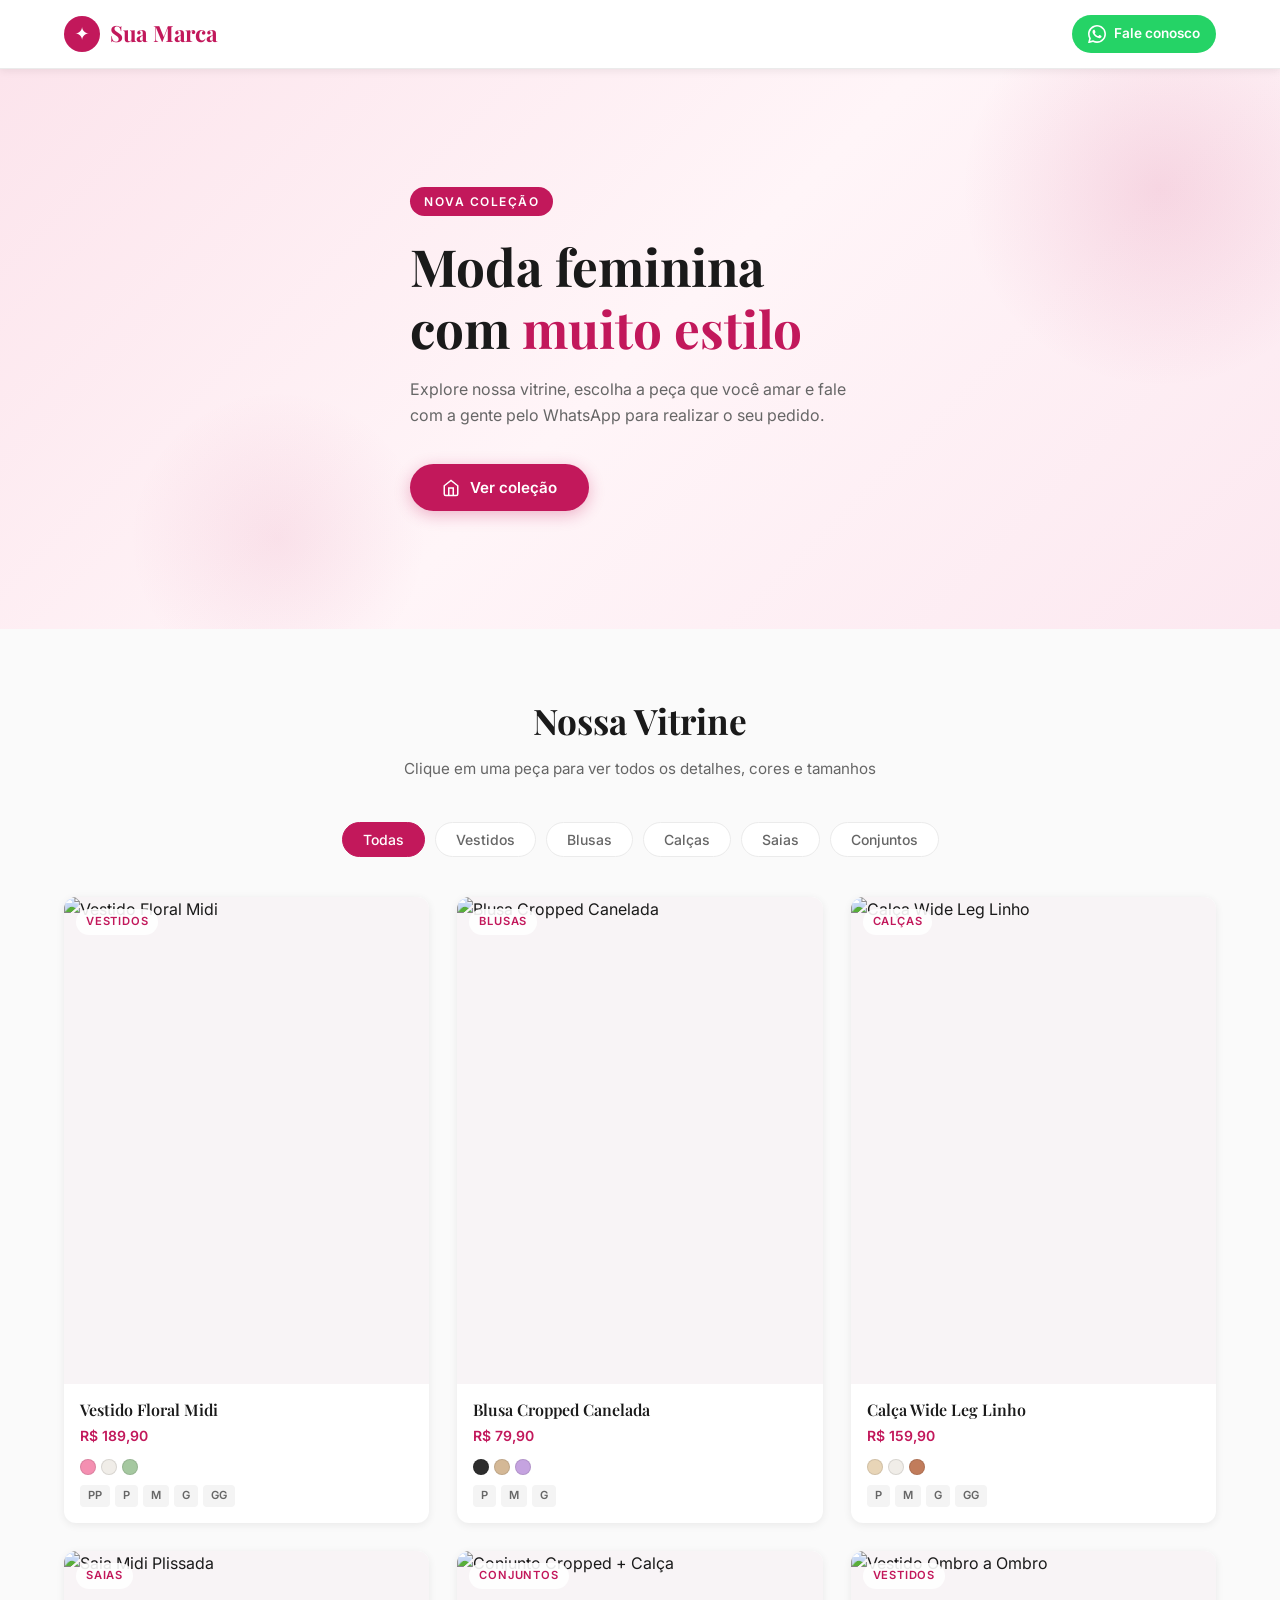
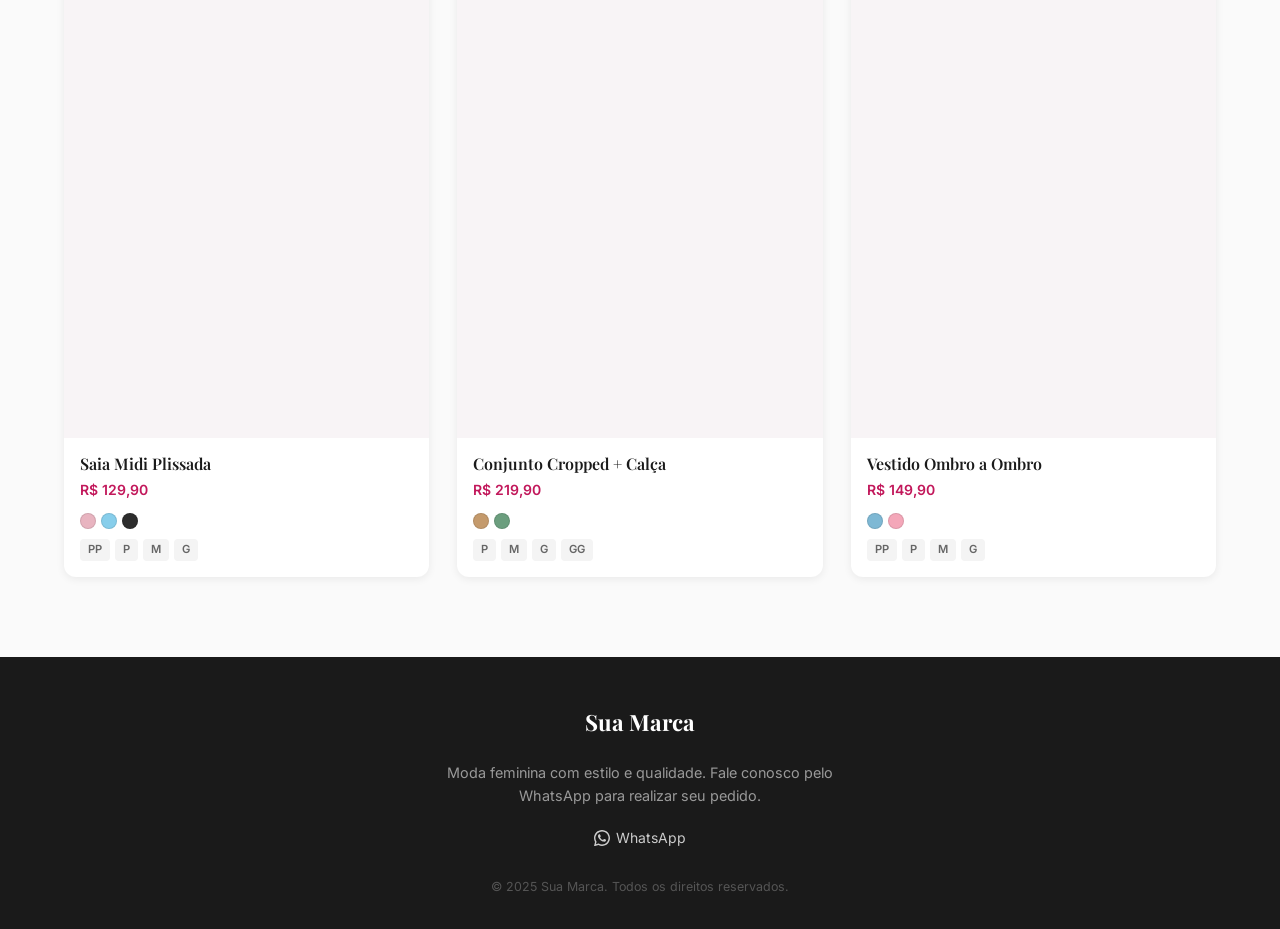
==== index.html @ 4543c4f3 "feat: painel administrativo com login, gestao de produtos e configuracoes do site - admin.html: pain" ====
<!DOCTYPE html>
<html lang="pt-BR">
<head>
  <meta charset="UTF-8">
  <meta name="viewport" content="width=device-width, initial-scale=1.0">
  <title data-brand>Sua Marca</title>
  <meta name="description" content="Vitrine de roupas femininas. Veja nossas peças, cores e tamanhos disponíveis.">
  <link rel="stylesheet" href="css/style.css">
</head>
<body>

  <!-- ==================== HEADER ==================== -->
  <header class="site-header">
    <div class="container header-inner">

      <a href="#" class="brand-logo" aria-label="Início">
        <div class="brand-icon" aria-hidden="true">✦</div>
        <span class="brand-name" data-brand>Sua Marca</span>
      </a>

      <a href="#"
         data-whatsapp-contato
         class="header-whatsapp"
         target="_blank"
         rel="noopener noreferrer"
         aria-label="Fale conosco pelo WhatsApp">
        <svg viewBox="0 0 24 24" fill="currentColor" aria-hidden="true">
          <path d="M17.472 14.382c-.297-.149-1.758-.867-2.03-.967-.273-.099-.471-.148-.67.15-.197.297-.767.966-.94 1.164-.173.199-.347.223-.644.075-.297-.15-1.255-.463-2.39-1.475-.883-.788-1.48-1.761-1.653-2.059-.173-.297-.018-.458.13-.606.134-.133.298-.347.446-.52.149-.174.198-.298.298-.497.099-.198.05-.371-.025-.52-.075-.149-.669-1.612-.916-2.207-.242-.579-.487-.5-.669-.51-.173-.008-.371-.01-.57-.01-.198 0-.52.074-.792.372-.272.297-1.04 1.016-1.04 2.479 0 1.462 1.065 2.875 1.213 3.074.149.198 2.096 3.2 5.077 4.487.709.306 1.262.489 1.694.625.712.227 1.36.195 1.871.118.571-.085 1.758-.719 2.006-1.413.248-.694.248-1.289.173-1.413-.074-.124-.272-.198-.57-.347z"/>
          <path d="M12 0C5.373 0 0 5.373 0 12c0 2.127.558 4.122 1.532 5.854L.057 23.886c-.063.252.179.487.43.418l6.188-1.625A11.94 11.94 0 0012 24c6.627 0 12-5.373 12-12S18.627 0 12 0zm0 21.818a9.818 9.818 0 01-5.028-1.381l-.36-.214-3.725.977.994-3.634-.235-.373A9.818 9.818 0 1112 21.818z"/>
        </svg>
        <span>Fale conosco</span>
      </a>

    </div>
  </header>

  <!-- ==================== HERO ==================== -->
  <section class="hero" aria-labelledby="hero-titulo">
    <div class="container hero-content">
      <span class="hero-tag" id="hero-tag">Nova Coleção</span>
      <h1 class="hero-title" id="hero-titulo">
        Moda feminina<br>com <span>muito estilo</span>
      </h1>
      <p class="hero-subtitle" id="hero-subtitle">
        Explore nossa vitrine, escolha a peça que você amar e fale com a gente pelo WhatsApp para realizar o seu pedido.
      </p>
      <button id="btn-ver-colecao" class="btn-hero" aria-label="Ir para o catálogo de produtos">
        <svg viewBox="0 0 24 24" fill="none" stroke="currentColor" stroke-width="2" aria-hidden="true">
          <path d="M3 9l9-7 9 7v11a2 2 0 01-2 2H5a2 2 0 01-2-2z"/>
          <polyline points="9 22 9 12 15 12 15 22"/>
        </svg>
        Ver coleção
      </button>
    </div>
  </section>

  <!-- ==================== CATÁLOGO ==================== -->
  <main id="catalogo">
    <section class="catalogo">
      <div class="container">

        <div class="catalogo-header">
          <h2 class="section-title" id="catalog-title">Nossa Vitrine</h2>
          <p class="section-subtitle" id="catalog-subtitle">Clique em uma peça para ver todos os detalhes, cores e tamanhos</p>
        </div>

        <nav id="filtros" class="filtros" aria-label="Filtrar por categoria">
          <!-- Populado via JS -->
        </nav>

        <div id="grade-produtos"
             class="grade-produtos"
             role="list"
             aria-live="polite"
             aria-label="Produtos da vitrine">
          <!-- Populado via JS -->
        </div>

      </div>
    </section>
  </main>

  <!-- ==================== MODAL ==================== -->
  <div id="modal"
       class="modal-overlay"
       role="dialog"
       aria-modal="true"
       aria-labelledby="modal-nome"
       aria-hidden="true">

    <div class="modal-caixa">

      <!-- Galeria -->
      <div class="modal-galeria">
        <img id="modal-foto-principal"
             class="modal-foto-principal"
             src=""
             alt="">
        <div id="modal-thumbs" class="modal-thumbs" role="list" aria-label="Fotos do produto">
          <!-- Populado via JS -->
        </div>
      </div>

      <!-- Informações -->
      <div class="modal-conteudo">

        <button id="modal-fechar"
                class="modal-fechar"
                aria-label="Fechar detalhes do produto">×</button>

        <p id="modal-categoria" class="modal-categoria"></p>
        <h2 id="modal-nome" class="modal-nome"></h2>
        <p id="modal-preco" class="modal-preco"></p>
        <p id="modal-descricao" class="modal-descricao"></p>

        <!-- Cores -->
        <p class="modal-secao-titulo">Cores disponíveis</p>
        <div id="modal-cores" class="modal-cores" role="group" aria-label="Selecionar cor">
          <!-- Populado via JS -->
        </div>

        <!-- Tamanhos -->
        <p class="modal-secao-titulo">Tamanhos disponíveis</p>
        <div id="modal-tamanhos" class="modal-tamanhos" role="group" aria-label="Selecionar tamanho">
          <!-- Populado via JS -->
        </div>

        <!-- WhatsApp CTA -->
        <a id="modal-btn-whatsapp"
           href="#"
           class="btn-whatsapp-modal"
           target="_blank"
           rel="noopener noreferrer"
           aria-label="Fazer pedido pelo WhatsApp">
          <svg viewBox="0 0 24 24" fill="currentColor" aria-hidden="true">
            <path d="M17.472 14.382c-.297-.149-1.758-.867-2.03-.967-.273-.099-.471-.148-.67.15-.197.297-.767.966-.94 1.164-.173.199-.347.223-.644.075-.297-.15-1.255-.463-2.39-1.475-.883-.788-1.48-1.761-1.653-2.059-.173-.297-.018-.458.13-.606.134-.133.298-.347.446-.52.149-.174.198-.298.298-.497.099-.198.05-.371-.025-.52-.075-.149-.669-1.612-.916-2.207-.242-.579-.487-.5-.669-.51-.173-.008-.371-.01-.57-.01-.198 0-.52.074-.792.372-.272.297-1.04 1.016-1.04 2.479 0 1.462 1.065 2.875 1.213 3.074.149.198 2.096 3.2 5.077 4.487.709.306 1.262.489 1.694.625.712.227 1.36.195 1.871.118.571-.085 1.758-.719 2.006-1.413.248-.694.248-1.289.173-1.413-.074-.124-.272-.198-.57-.347z"/>
            <path d="M12 0C5.373 0 0 5.373 0 12c0 2.127.558 4.122 1.532 5.854L.057 23.886c-.063.252.179.487.43.418l6.188-1.625A11.94 11.94 0 0012 24c6.627 0 12-5.373 12-12S18.627 0 12 0zm0 21.818a9.818 9.818 0 01-5.028-1.381l-.36-.214-3.725.977.994-3.634-.235-.373A9.818 9.818 0 1112 21.818z"/>
          </svg>
          Quero esse! Falar no WhatsApp
        </a>

      </div>
    </div>
  </div>

  <!-- ==================== FOOTER ==================== -->
  <footer class="site-footer">
    <div class="container footer-inner">

      <p class="footer-brand" data-brand>Sua Marca</p>
      <p class="footer-frase" id="footer-frase">Moda feminina com estilo e qualidade. Fale conosco pelo WhatsApp para realizar seu pedido.</p>

      <div class="footer-links">
        <a href="#"
           data-whatsapp-contato
           class="footer-link"
           target="_blank"
           rel="noopener noreferrer"
           aria-label="Fale conosco pelo WhatsApp">
          <svg viewBox="0 0 24 24" fill="currentColor" aria-hidden="true">
            <path d="M17.472 14.382c-.297-.149-1.758-.867-2.03-.967-.273-.099-.471-.148-.67.15-.197.297-.767.966-.94 1.164-.173.199-.347.223-.644.075-.297-.15-1.255-.463-2.39-1.475-.883-.788-1.48-1.761-1.653-2.059-.173-.297-.018-.458.13-.606.134-.133.298-.347.446-.52.149-.174.198-.298.298-.497.099-.198.05-.371-.025-.52-.075-.149-.669-1.612-.916-2.207-.242-.579-.487-.5-.669-.51-.173-.008-.371-.01-.57-.01-.198 0-.52.074-.792.372-.272.297-1.04 1.016-1.04 2.479 0 1.462 1.065 2.875 1.213 3.074.149.198 2.096 3.2 5.077 4.487.709.306 1.262.489 1.694.625.712.227 1.36.195 1.871.118.571-.085 1.758-.719 2.006-1.413.248-.694.248-1.289.173-1.413-.074-.124-.272-.198-.57-.347z"/>
            <path d="M12 0C5.373 0 0 5.373 0 12c0 2.127.558 4.122 1.532 5.854L.057 23.886c-.063.252.179.487.43.418l6.188-1.625A11.94 11.94 0 0012 24c6.627 0 12-5.373 12-12S18.627 0 12 0zm0 21.818a9.818 9.818 0 01-5.028-1.381l-.36-.214-3.725.977.994-3.634-.235-.373A9.818 9.818 0 1112 21.818z"/>
          </svg>
          WhatsApp
        </a>
      </div>

      <p class="footer-copy">© 2025 <span data-brand>Sua Marca</span>. Todos os direitos reservados.</p>

    </div>
  </footer>

  <!-- Scripts -->
  <script src="js/products.js"></script>
  <script src="js/app.js"></script>

</body>
</html>
---- css/style.css ----
/* =========================================
   Importação de fontes
   ========================================= */
@import url('https://fonts.googleapis.com/css2?family=Playfair+Display:wght@400;600;700&family=Inter:wght@300;400;500;600&display=swap');

/* =========================================
   Variáveis — altere aqui para mudar as cores da marca
   ========================================= */
:root {
  --brand-color:    #c2185b;
  --brand-dark:     #880e4f;
  --brand-light:    #fce4ec;
  --whatsapp:       #25d366;
  --whatsapp-dark:  #128c7e;
  --text-main:      #1a1a1a;
  --text-soft:      #666;
  --text-muted:     #999;
  --bg-page:        #fafafa;
  --bg-card:        #ffffff;
  --border:         #ebebeb;
  --card-radius:    12px;
  --shadow-sm:      0 2px 8px rgba(0,0,0,.07);
  --shadow-md:      0 4px 20px rgba(0,0,0,.12);
  --font-heading:   'Playfair Display', Georgia, serif;
  --font-body:      'Inter', system-ui, sans-serif;
  --transition:     .2s ease;
}

/* =========================================
   Reset e base
   ========================================= */
*, *::before, *::after {
  box-sizing: border-box;
  margin: 0;
  padding: 0;
}

html {
  scroll-behavior: smooth;
}

body {
  font-family: var(--font-body);
  color: var(--text-main);
  background: var(--bg-page);
  line-height: 1.6;
  -webkit-font-smoothing: antialiased;
}

img {
  max-width: 100%;
  display: block;
}

a {
  text-decoration: none;
  color: inherit;
}

button {
  cursor: pointer;
  border: none;
  background: none;
  font-family: var(--font-body);
}

/* =========================================
   Layout utilitário
   ========================================= */
.container {
  max-width: 1200px;
  margin: 0 auto;
  padding: 0 24px;
}

/* =========================================
   Header
   ========================================= */
.site-header {
  position: sticky;
  top: 0;
  z-index: 100;
  background: #fff;
  border-bottom: 1px solid var(--border);
  box-shadow: var(--shadow-sm);
}

.header-inner {
  display: flex;
  align-items: center;
  justify-content: space-between;
  height: 68px;
}

.brand-logo {
  display: flex;
  align-items: center;
  gap: 10px;
}

.brand-icon {
  width: 36px;
  height: 36px;
  background: var(--brand-color);
  border-radius: 50%;
  display: flex;
  align-items: center;
  justify-content: center;
  color: #fff;
  font-size: 18px;
}

.brand-name {
  font-family: var(--font-heading);
  font-size: 1.4rem;
  font-weight: 700;
  color: var(--brand-color);
  letter-spacing: -.3px;
}

.header-whatsapp {
  display: flex;
  align-items: center;
  gap: 8px;
  background: var(--whatsapp);
  color: #fff;
  padding: 8px 16px;
  border-radius: 50px;
  font-size: .85rem;
  font-weight: 600;
  transition: background var(--transition), transform var(--transition);
}

.header-whatsapp:hover {
  background: var(--whatsapp-dark);
  transform: translateY(-1px);
}

.header-whatsapp svg {
  width: 18px;
  height: 18px;
  flex-shrink: 0;
}

/* =========================================
   Hero
   ========================================= */
.hero {
  min-height: 560px;
  background: linear-gradient(135deg, var(--brand-light) 0%, #fff5f8 50%, #fce8f0 100%);
  display: flex;
  align-items: center;
  position: relative;
  overflow: hidden;
}

.hero::before {
  content: '';
  position: absolute;
  top: -80px;
  right: -80px;
  width: 400px;
  height: 400px;
  background: radial-gradient(circle, rgba(194,24,91,.12) 0%, transparent 70%);
  border-radius: 50%;
}

.hero::after {
  content: '';
  position: absolute;
  bottom: -60px;
  left: 10%;
  width: 300px;
  height: 300px;
  background: radial-gradient(circle, rgba(194,24,91,.08) 0%, transparent 70%);
  border-radius: 50%;
}

.hero-content {
  position: relative;
  z-index: 1;
  max-width: 580px;
}

.hero-tag {
  display: inline-block;
  background: var(--brand-color);
  color: #fff;
  font-size: .75rem;
  font-weight: 600;
  letter-spacing: 1.5px;
  text-transform: uppercase;
  padding: 5px 14px;
  border-radius: 50px;
  margin-bottom: 20px;
}

.hero-title {
  font-family: var(--font-heading);
  font-size: clamp(2.2rem, 5vw, 3.2rem);
  font-weight: 700;
  line-height: 1.2;
  color: var(--text-main);
  margin-bottom: 18px;
}

.hero-title span {
  color: var(--brand-color);
}

.hero-subtitle {
  font-size: 1rem;
  color: var(--text-soft);
  margin-bottom: 36px;
  max-width: 460px;
}

.btn-hero {
  display: inline-flex;
  align-items: center;
  gap: 10px;
  background: var(--brand-color);
  color: #fff;
  padding: 14px 32px;
  border-radius: 50px;
  font-size: .95rem;
  font-weight: 600;
  transition: background var(--transition), transform var(--transition), box-shadow var(--transition);
  box-shadow: 0 4px 16px rgba(194,24,91,.3);
}

.btn-hero:hover {
  background: var(--brand-dark);
  transform: translateY(-2px);
  box-shadow: 0 8px 24px rgba(194,24,91,.35);
}

.btn-hero svg {
  width: 18px;
  height: 18px;
}

/* =========================================
   Catálogo
   ========================================= */
.catalogo {
  padding: 64px 0 80px;
}

.catalogo-header {
  text-align: center;
  margin-bottom: 40px;
}

.section-title {
  font-family: var(--font-heading);
  font-size: clamp(1.6rem, 3vw, 2.2rem);
  font-weight: 700;
  color: var(--text-main);
  margin-bottom: 8px;
}

.section-subtitle {
  font-size: .95rem;
  color: var(--text-soft);
}

/* Filtros */
.filtros {
  display: flex;
  flex-wrap: wrap;
  gap: 10px;
  justify-content: center;
  margin-bottom: 40px;
}

.btn-filtro {
  padding: 8px 20px;
  border-radius: 50px;
  border: 1.5px solid var(--border);
  color: var(--text-soft);
  font-size: .875rem;
  font-weight: 500;
  background: #fff;
  transition: all var(--transition);
}

.btn-filtro:hover {
  border-color: var(--brand-color);
  color: var(--brand-color);
}

.btn-filtro.ativo {
  background: var(--brand-color);
  border-color: var(--brand-color);
  color: #fff;
}

/* Grade de produtos */
.grade-produtos {
  display: grid;
  grid-template-columns: repeat(auto-fill, minmax(270px, 1fr));
  gap: 28px;
}

/* =========================================
   Card de produto
   ========================================= */
.card-produto {
  background: var(--bg-card);
  border-radius: var(--card-radius);
  box-shadow: var(--shadow-sm);
  overflow: hidden;
  cursor: pointer;
  transition: transform var(--transition), box-shadow var(--transition);
  position: relative;
}

.card-produto:hover {
  transform: translateY(-4px);
  box-shadow: var(--shadow-md);
}

.card-foto-wrapper {
  position: relative;
  overflow: hidden;
  aspect-ratio: 3/4;
  background: #f8f4f6;
}

.card-foto {
  width: 100%;
  height: 100%;
  object-fit: cover;
  transition: transform .4s ease;
}

.card-produto:hover .card-foto {
  transform: scale(1.04);
}

.card-categoria {
  position: absolute;
  top: 12px;
  left: 12px;
  background: rgba(255,255,255,.9);
  color: var(--brand-color);
  font-size: .7rem;
  font-weight: 600;
  letter-spacing: .8px;
  text-transform: uppercase;
  padding: 4px 10px;
  border-radius: 50px;
}

.card-btn-whatsapp {
  position: absolute;
  bottom: 12px;
  right: 12px;
  background: var(--whatsapp);
  color: #fff;
  width: 42px;
  height: 42px;
  border-radius: 50%;
  display: flex;
  align-items: center;
  justify-content: center;
  box-shadow: 0 2px 10px rgba(37,211,102,.4);
  opacity: 0;
  transform: scale(.8);
  transition: opacity var(--transition), transform var(--transition);
}

.card-produto:hover .card-btn-whatsapp {
  opacity: 1;
  transform: scale(1);
}

.card-btn-whatsapp svg {
  width: 20px;
  height: 20px;
}

.card-info {
  padding: 16px;
}

.card-nome {
  font-family: var(--font-heading);
  font-size: 1rem;
  font-weight: 600;
  color: var(--text-main);
  margin-bottom: 4px;
  line-height: 1.3;
}

.card-preco {
  font-size: .875rem;
  font-weight: 600;
  color: var(--brand-color);
  margin-bottom: 12px;
}

/* Swatches no card */
.card-cores {
  display: flex;
  align-items: center;
  gap: 5px;
  margin-bottom: 10px;
  flex-wrap: wrap;
}

.swatch-mini {
  width: 16px;
  height: 16px;
  border-radius: 50%;
  border: 1.5px solid rgba(0,0,0,.1);
  flex-shrink: 0;
}

.swatch-mais {
  font-size: .7rem;
  color: var(--text-muted);
  font-weight: 500;
}

/* Tamanhos no card */
.card-tamanhos {
  display: flex;
  flex-wrap: wrap;
  gap: 5px;
}

.pill-tamanho-mini {
  font-size: .7rem;
  font-weight: 600;
  color: var(--text-soft);
  background: #f4f4f4;
  padding: 2px 8px;
  border-radius: 4px;
  line-height: 1.6;
}

/* =========================================
   Modal
   ========================================= */
.modal-overlay {
  display: none;
  position: fixed;
  inset: 0;
  background: rgba(0,0,0,.5);
  z-index: 200;
  align-items: center;
  justify-content: center;
  padding: 16px;
  animation: fadeIn .2s ease;
}

.modal-overlay.aberto {
  display: flex;
}

@keyframes fadeIn {
  from { opacity: 0; }
  to   { opacity: 1; }
}

.modal-caixa {
  background: #fff;
  border-radius: 16px;
  max-width: 900px;
  width: 100%;
  max-height: 92vh;
  overflow-y: auto;
  position: relative;
  animation: slideUp .25s ease;
  display: grid;
  grid-template-columns: 1fr 1fr;
}

@keyframes slideUp {
  from { transform: translateY(30px); opacity: 0; }
  to   { transform: translateY(0);    opacity: 1; }
}

.modal-fechar {
  position: absolute;
  top: 14px;
  right: 14px;
  width: 34px;
  height: 34px;
  border-radius: 50%;
  background: rgba(0,0,0,.07);
  color: var(--text-main);
  font-size: 1.2rem;
  display: flex;
  align-items: center;
  justify-content: center;
  z-index: 1;
  transition: background var(--transition);
}

.modal-fechar:hover {
  background: rgba(0,0,0,.14);
}

/* Galeria do modal */
.modal-galeria {
  background: #f8f4f6;
  border-radius: 16px 0 0 16px;
  padding: 16px;
  display: flex;
  flex-direction: column;
  gap: 12px;
}

.modal-foto-principal {
  width: 100%;
  aspect-ratio: 3/4;
  object-fit: cover;
  border-radius: 10px;
}

.modal-thumbs {
  display: flex;
  gap: 8px;
  overflow-x: auto;
  padding-bottom: 4px;
}

.modal-thumbs::-webkit-scrollbar {
  height: 4px;
}
.modal-thumbs::-webkit-scrollbar-track {
  background: transparent;
}
.modal-thumbs::-webkit-scrollbar-thumb {
  background: var(--border);
  border-radius: 2px;
}

.modal-thumb {
  width: 60px;
  height: 76px;
  object-fit: cover;
  border-radius: 6px;
  cursor: pointer;
  opacity: .6;
  border: 2px solid transparent;
  transition: opacity var(--transition), border-color var(--transition);
  flex-shrink: 0;
}

.modal-thumb.ativa {
  opacity: 1;
  border-color: var(--brand-color);
}

.modal-thumb:hover {
  opacity: 1;
}

/* Conteúdo do modal */
.modal-conteudo {
  padding: 32px 28px 28px;
  display: flex;
  flex-direction: column;
  gap: 0;
}

.modal-categoria {
  font-size: .7rem;
  font-weight: 600;
  letter-spacing: 1.2px;
  text-transform: uppercase;
  color: var(--brand-color);
  margin-bottom: 8px;
}

.modal-nome {
  font-family: var(--font-heading);
  font-size: 1.55rem;
  font-weight: 700;
  line-height: 1.25;
  color: var(--text-main);
  margin-bottom: 8px;
}

.modal-preco {
  font-size: 1.2rem;
  font-weight: 700;
  color: var(--brand-color);
  margin-bottom: 20px;
}

.modal-descricao {
  font-size: .9rem;
  color: var(--text-soft);
  line-height: 1.7;
  margin-bottom: 24px;
  border-bottom: 1px solid var(--border);
  padding-bottom: 20px;
}

/* Cores no modal */
.modal-secao-titulo {
  font-size: .78rem;
  font-weight: 600;
  letter-spacing: .8px;
  text-transform: uppercase;
  color: var(--text-muted);
  margin-bottom: 10px;
}

.modal-cores {
  display: flex;
  flex-wrap: wrap;
  gap: 8px;
  margin-bottom: 24px;
}

.swatch-modal {
  width: 30px;
  height: 30px;
  border-radius: 50%;
  border: 2px solid rgba(0,0,0,.1);
  cursor: pointer;
  transition: transform var(--transition), border-color var(--transition);
  position: relative;
}

.swatch-modal:hover {
  transform: scale(1.12);
}

.swatch-modal.selecionado {
  border-color: var(--brand-color);
  box-shadow: 0 0 0 2px #fff, 0 0 0 4px var(--brand-color);
}

/* Tamanhos no modal */
.modal-tamanhos {
  display: flex;
  flex-wrap: wrap;
  gap: 8px;
  margin-bottom: 28px;
}

.btn-tamanho {
  min-width: 46px;
  padding: 7px 12px;
  border-radius: 8px;
  border: 1.5px solid var(--border);
  font-size: .875rem;
  font-weight: 600;
  color: var(--text-soft);
  background: #fff;
  transition: all var(--transition);
}

.btn-tamanho:hover {
  border-color: var(--brand-color);
  color: var(--brand-color);
}

.btn-tamanho.selecionado {
  background: var(--brand-color);
  border-color: var(--brand-color);
  color: #fff;
}

/* Botão WhatsApp do modal */
.btn-whatsapp-modal {
  display: flex;
  align-items: center;
  justify-content: center;
  gap: 10px;
  background: var(--whatsapp);
  color: #fff;
  padding: 15px 24px;
  border-radius: 12px;
  font-size: 1rem;
  font-weight: 700;
  transition: background var(--transition), transform var(--transition), box-shadow var(--transition);
  box-shadow: 0 4px 16px rgba(37,211,102,.3);
  width: 100%;
  margin-top: auto;
}

.btn-whatsapp-modal:hover {
  background: var(--whatsapp-dark);
  transform: translateY(-2px);
  box-shadow: 0 8px 24px rgba(37,211,102,.35);
}

.btn-whatsapp-modal svg {
  width: 22px;
  height: 22px;
}

/* =========================================
   Nenhum resultado
   ========================================= */
.sem-resultados {
  grid-column: 1 / -1;
  text-align: center;
  padding: 60px 20px;
  color: var(--text-muted);
}

.sem-resultados p {
  font-size: 1rem;
  margin-top: 8px;
}

/* =========================================
   Footer
   ========================================= */
.site-footer {
  background: #1a1a1a;
  color: #ccc;
  padding: 48px 0 32px;
}

.footer-inner {
  display: flex;
  flex-direction: column;
  align-items: center;
  text-align: center;
  gap: 20px;
}

.footer-brand {
  font-family: var(--font-heading);
  font-size: 1.4rem;
  font-weight: 700;
  color: #fff;
}

.footer-frase {
  font-size: .9rem;
  color: #999;
  max-width: 400px;
}

.footer-links {
  display: flex;
  gap: 20px;
}

.footer-link {
  display: flex;
  align-items: center;
  gap: 6px;
  font-size: .875rem;
  color: #ccc;
  transition: color var(--transition);
}

.footer-link:hover {
  color: #fff;
}

.footer-link svg {
  width: 16px;
  height: 16px;
}

.footer-copy {
  font-size: .78rem;
  color: #555;
  margin-top: 8px;
}

/* =========================================
   Responsivo — 768px
   ========================================= */
@media (max-width: 768px) {
  .header-whatsapp span {
    display: none;
  }

  .hero {
    min-height: 460px;
    padding: 48px 0;
  }

  .grade-produtos {
    grid-template-columns: repeat(auto-fill, minmax(160px, 1fr));
    gap: 16px;
  }

  .modal-caixa {
    grid-template-columns: 1fr;
    max-height: 96vh;
    border-radius: 16px 16px 0 0;
    position: fixed;
    bottom: 0;
    left: 0;
    right: 0;
    max-width: 100%;
    animation: slideUpMobile .3s ease;
  }

  @keyframes slideUpMobile {
    from { transform: translateY(100%); }
    to   { transform: translateY(0); }
  }

  .modal-overlay {
    align-items: flex-end;
    padding: 0;
  }

  .modal-galeria {
    border-radius: 16px 16px 0 0;
  }

  .modal-foto-principal {
    aspect-ratio: 4/3;
  }

  .modal-conteudo {
    padding: 20px 20px 32px;
  }

  .modal-nome {
    font-size: 1.25rem;
  }
}

@media (max-width: 480px) {
  .container {
    padding: 0 16px;
  }

  .grade-produtos {
    grid-template-columns: repeat(2, 1fr);
    gap: 12px;
  }

  .card-info {
    padding: 12px;
  }

  .card-nome {
    font-size: .9rem;
  }
}

/* =========================================
   Acessibilidade — reduced motion
   ========================================= */
@media (prefers-reduced-motion: reduce) {
  * {
    transition: none !important;
    animation: none !important;
  }

  .modal-caixa,
  .modal-overlay {
    animation: none;
  }
}

/* =========================================
   Estilo de foco
   ========================================= */
:focus-visible {
  outline: 2px solid var(--brand-color);
  outline-offset: 2px;
  border-radius: 4px;
}
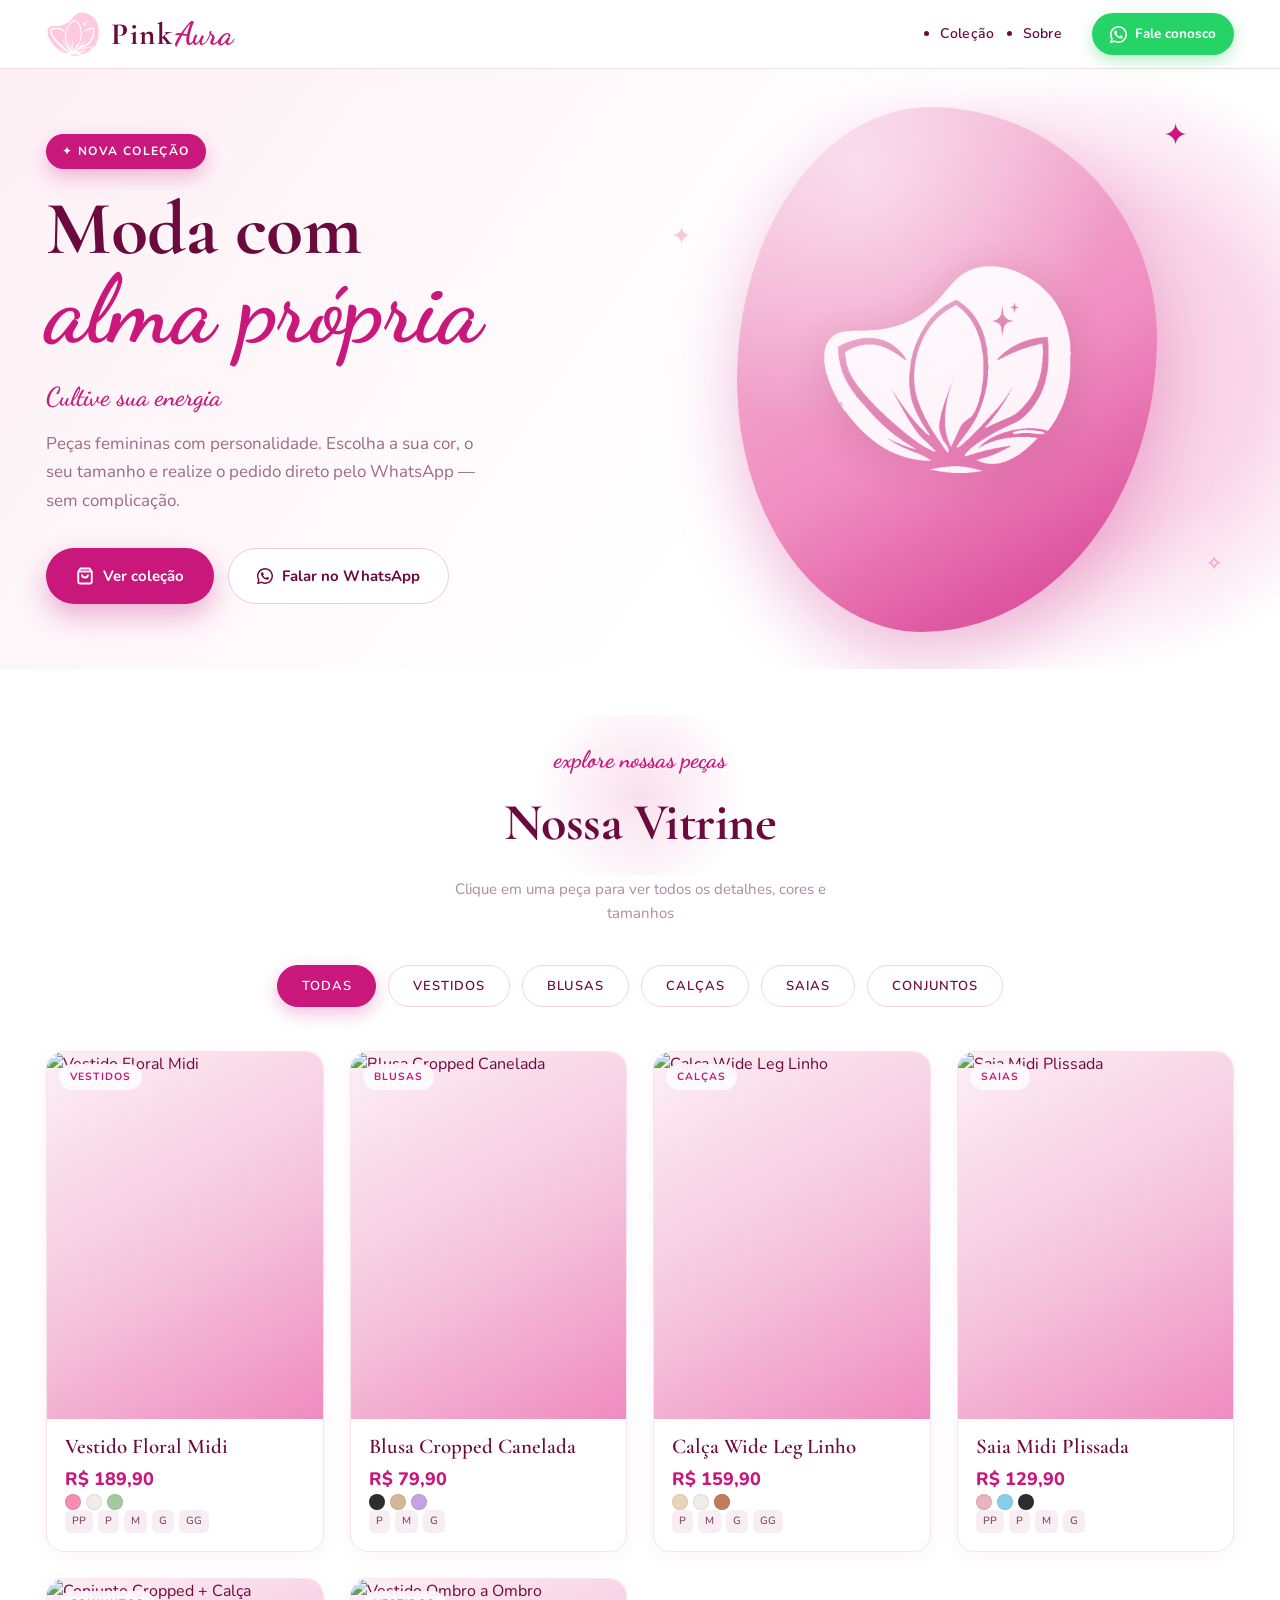
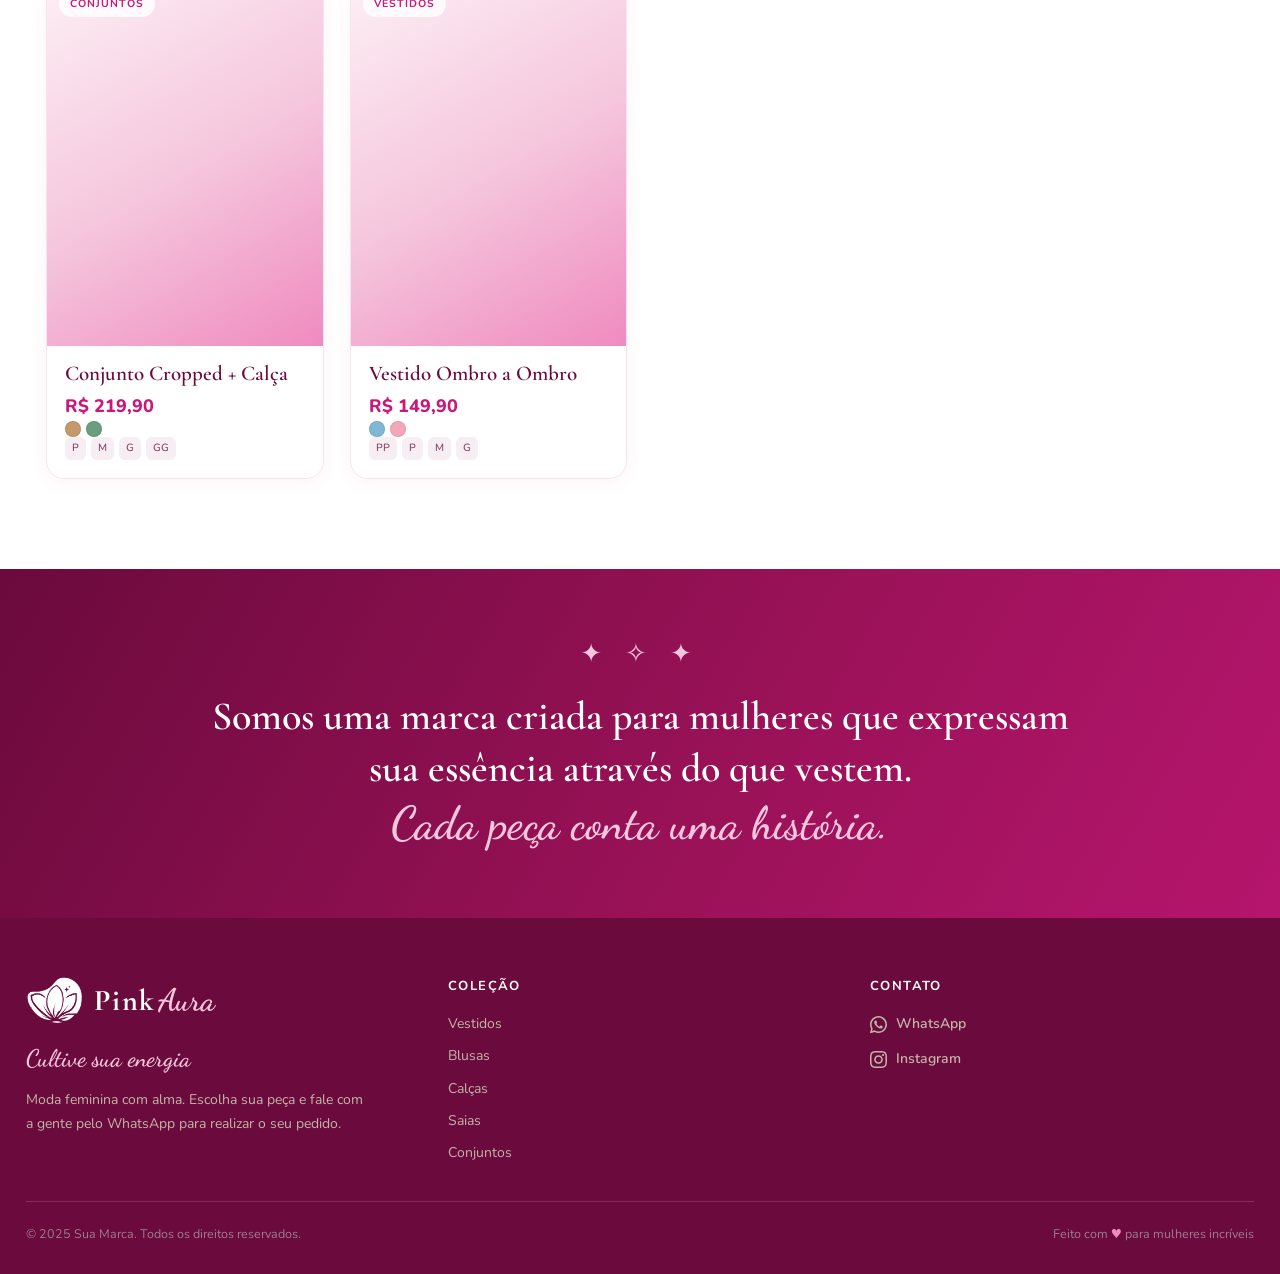
==== commit 79892b2f: "feat: implementa design Pink Aura — identidade visual completa - Reescreve css/style.css com paleta " ====
--- a/index.html
+++ b/index.html
@@ -3,54 +3,106 @@
 <head>
   <meta charset="UTF-8">
   <meta name="viewport" content="width=device-width, initial-scale=1.0">
-  <title data-brand>Sua Marca</title>
-  <meta name="description" content="Vitrine de roupas femininas. Veja nossas peças, cores e tamanhos disponíveis.">
+  <title data-brand>Pink Aura</title>
+  <meta name="description" content="Pink Aura — moda feminina com alma. Veja nossas peças, cores e tamanhos e peça pelo WhatsApp.">
+  <link rel="preconnect" href="https://fonts.googleapis.com">
+  <link rel="preconnect" href="https://fonts.gstatic.com" crossorigin>
   <link rel="stylesheet" href="css/style.css">
 </head>
 <body>
 
   <!-- ==================== HEADER ==================== -->
-  <header class="site-header">
-    <div class="container header-inner">
-
-      <a href="#" class="brand-logo" aria-label="Início">
-        <div class="brand-icon" aria-hidden="true">✦</div>
-        <span class="brand-name" data-brand>Sua Marca</span>
+  <header class="site-header" id="site-header">
+    <div class="header-inner">
+
+      <a href="#" class="brand-logo" aria-label="Pink Aura — início">
+        <img src="images/lily.png" alt="" aria-hidden="true">
+        <div class="brand-wordmark">
+          <span class="brand-pink">Pink</span>
+          <span class="brand-aura">Aura</span>
+        </div>
       </a>
 
-      <a href="#"
-         data-whatsapp-contato
-         class="header-whatsapp"
-         target="_blank"
-         rel="noopener noreferrer"
-         aria-label="Fale conosco pelo WhatsApp">
-        <svg viewBox="0 0 24 24" fill="currentColor" aria-hidden="true">
-          <path d="M17.472 14.382c-.297-.149-1.758-.867-2.03-.967-.273-.099-.471-.148-.67.15-.197.297-.767.966-.94 1.164-.173.199-.347.223-.644.075-.297-.15-1.255-.463-2.39-1.475-.883-.788-1.48-1.761-1.653-2.059-.173-.297-.018-.458.13-.606.134-.133.298-.347.446-.52.149-.174.198-.298.298-.497.099-.198.05-.371-.025-.52-.075-.149-.669-1.612-.916-2.207-.242-.579-.487-.5-.669-.51-.173-.008-.371-.01-.57-.01-.198 0-.52.074-.792.372-.272.297-1.04 1.016-1.04 2.479 0 1.462 1.065 2.875 1.213 3.074.149.198 2.096 3.2 5.077 4.487.709.306 1.262.489 1.694.625.712.227 1.36.195 1.871.118.571-.085 1.758-.719 2.006-1.413.248-.694.248-1.289.173-1.413-.074-.124-.272-.198-.57-.347z"/>
-          <path d="M12 0C5.373 0 0 5.373 0 12c0 2.127.558 4.122 1.532 5.854L.057 23.886c-.063.252.179.487.43.418l6.188-1.625A11.94 11.94 0 0012 24c6.627 0 12-5.373 12-12S18.627 0 12 0zm0 21.818a9.818 9.818 0 01-5.028-1.381l-.36-.214-3.725.977.994-3.634-.235-.373A9.818 9.818 0 1112 21.818z"/>
-        </svg>
-        <span>Fale conosco</span>
-      </a>
+      <nav class="header-nav" aria-label="Navegação principal">
+        <ul class="nav-links" role="list">
+          <li><a href="#catalogo">Coleção</a></li>
+          <li><a href="#sobre">Sobre</a></li>
+        </ul>
+
+        <a href="#"
+           data-whatsapp-contato
+           class="header-whatsapp"
+           target="_blank"
+           rel="noopener noreferrer"
+           aria-label="Fale conosco pelo WhatsApp">
+          <svg viewBox="0 0 24 24" fill="currentColor" aria-hidden="true">
+            <path d="M17.472 14.382c-.297-.149-1.758-.867-2.03-.967-.273-.099-.471-.148-.67.15-.197.297-.767.966-.94 1.164-.173.199-.347.223-.644.075-.297-.15-1.255-.463-2.39-1.475-.883-.788-1.48-1.761-1.653-2.059-.173-.297-.018-.458.13-.606.134-.133.298-.347.446-.52.149-.174.198-.298.298-.497.099-.198.05-.371-.025-.52-.075-.149-.669-1.612-.916-2.207-.242-.579-.487-.5-.669-.51-.173-.008-.371-.01-.57-.01-.198 0-.52.074-.792.372-.272.297-1.04 1.016-1.04 2.479 0 1.462 1.065 2.875 1.213 3.074.149.198 2.096 3.2 5.077 4.487.709.306 1.262.489 1.694.625.712.227 1.36.195 1.871.118.571-.085 1.758-.719 2.006-1.413.248-.694.248-1.289.173-1.413-.074-.124-.272-.198-.57-.347z"/>
+            <path d="M12 0C5.373 0 0 5.373 0 12c0 2.127.558 4.122 1.532 5.854L.057 23.886c-.063.252.179.487.43.418l6.188-1.625A11.94 11.94 0 0012 24c6.627 0 12-5.373 12-12S18.627 0 12 0zm0 21.818a9.818 9.818 0 01-5.028-1.381l-.36-.214-3.725.977.994-3.634-.235-.373A9.818 9.818 0 1112 21.818z"/>
+          </svg>
+          <span>Fale conosco</span>
+        </a>
+      </nav>
 
     </div>
   </header>
 
   <!-- ==================== HERO ==================== -->
   <section class="hero" aria-labelledby="hero-titulo">
-    <div class="container hero-content">
-      <span class="hero-tag" id="hero-tag">Nova Coleção</span>
-      <h1 class="hero-title" id="hero-titulo">
-        Moda feminina<br>com <span>muito estilo</span>
-      </h1>
-      <p class="hero-subtitle" id="hero-subtitle">
-        Explore nossa vitrine, escolha a peça que você amar e fale com a gente pelo WhatsApp para realizar o seu pedido.
-      </p>
-      <button id="btn-ver-colecao" class="btn-hero" aria-label="Ir para o catálogo de produtos">
-        <svg viewBox="0 0 24 24" fill="none" stroke="currentColor" stroke-width="2" aria-hidden="true">
-          <path d="M3 9l9-7 9 7v11a2 2 0 01-2 2H5a2 2 0 01-2-2z"/>
-          <polyline points="9 22 9 12 15 12 15 22"/>
-        </svg>
-        Ver coleção
-      </button>
+
+    <!-- Aura decorativa radial -->
+    <div class="hero-aura" aria-hidden="true"></div>
+
+    <div class="hero-inner">
+
+      <!-- Copy -->
+      <div class="hero-copy">
+        <span class="hero-tag" id="hero-tag">
+          ✦ Nova Coleção
+        </span>
+
+        <h1 class="hero-title" id="hero-titulo">
+          Moda com<br>
+          <span class="hero-title-script">alma própria</span>
+        </h1>
+
+        <p class="hero-slogan">Cultive sua energia</p>
+
+        <p class="hero-subtitle" id="hero-subtitle">
+          Peças femininas com personalidade. Escolha a sua cor, o seu tamanho e realize o pedido direto pelo WhatsApp — sem complicação.
+        </p>
+
+        <div class="hero-ctas">
+          <a href="#catalogo" class="btn-primary" aria-label="Ver coleção completa">
+            <svg width="18" height="18" viewBox="0 0 24 24" fill="none" stroke="currentColor" stroke-width="2.5" aria-hidden="true">
+              <path d="M6 2L3 6v14a2 2 0 002 2h14a2 2 0 002-2V6l-3-4z"/><line x1="3" y1="6" x2="21" y2="6"/><path d="M16 10a4 4 0 01-8 0"/>
+            </svg>
+            Ver coleção
+          </a>
+          <a href="#"
+             data-whatsapp-contato
+             class="btn-secondary"
+             target="_blank"
+             rel="noopener noreferrer"
+             aria-label="Fale conosco pelo WhatsApp">
+            <svg viewBox="0 0 24 24" fill="currentColor" aria-hidden="true">
+              <path d="M17.472 14.382c-.297-.149-1.758-.867-2.03-.967-.273-.099-.471-.148-.67.15-.197.297-.767.966-.94 1.164-.173.199-.347.223-.644.075-.297-.15-1.255-.463-2.39-1.475-.883-.788-1.48-1.761-1.653-2.059-.173-.297-.018-.458.13-.606.134-.133.298-.347.446-.52.149-.174.198-.298.298-.497.099-.198.05-.371-.025-.52-.075-.149-.669-1.612-.916-2.207-.242-.579-.487-.5-.669-.51-.173-.008-.371-.01-.57-.01-.198 0-.52.074-.792.372-.272.297-1.04 1.016-1.04 2.479 0 1.462 1.065 2.875 1.213 3.074.149.198 2.096 3.2 5.077 4.487.709.306 1.262.489 1.694.625.712.227 1.36.195 1.871.118.571-.085 1.758-.719 2.006-1.413.248-.694.248-1.289.173-1.413-.074-.124-.272-.198-.57-.347z"/>
+              <path d="M12 0C5.373 0 0 5.373 0 12c0 2.127.558 4.122 1.532 5.854L.057 23.886c-.063.252.179.487.43.418l6.188-1.625A11.94 11.94 0 0012 24c6.627 0 12-5.373 12-12S18.627 0 12 0zm0 21.818a9.818 9.818 0 01-5.028-1.381l-.36-.214-3.725.977.994-3.634-.235-.373A9.818 9.818 0 1112 21.818z"/>
+            </svg>
+            Falar no WhatsApp
+          </a>
+        </div>
+      </div>
+
+      <!-- Visual orgânico -->
+      <div class="hero-visual" aria-hidden="true">
+        <div class="hero-blob">
+          <img src="images/lily.png" alt="">
+        </div>
+        <em class="sparkle sparkle-1">✦</em>
+        <em class="sparkle sparkle-2">✧</em>
+        <em class="sparkle sparkle-3">✦</em>
+      </div>
+
     </div>
   </section>
 
@@ -60,6 +112,8 @@
       <div class="container">
 
         <div class="catalogo-header">
+          <div class="catalogo-aura" aria-hidden="true"></div>
+          <p class="catalogo-pre">explore nossas peças</p>
           <h2 class="section-title" id="catalog-title">Nossa Vitrine</h2>
           <p class="section-subtitle" id="catalog-subtitle">Clique em uma peça para ver todos os detalhes, cores e tamanhos</p>
         </div>
@@ -143,36 +197,94 @@
     </div>
   </div>
 
+  <!-- ==================== SOBRE ==================== -->
+  <section class="sobre-strip" id="sobre" aria-label="Sobre a Pink Aura">
+    <div class="sobre-inner">
+      <p class="sobre-sparkles" aria-hidden="true">✦ ✧ ✦</p>
+      <p class="sobre-texto">
+        Somos uma marca criada para mulheres que expressam sua essência através do que vestem.<br>
+        <span class="sobre-texto-script">Cada peça conta uma história.</span>
+      </p>
+    </div>
+  </section>
+
   <!-- ==================== FOOTER ==================== -->
   <footer class="site-footer">
-    <div class="container footer-inner">
-
-      <p class="footer-brand" data-brand>Sua Marca</p>
-      <p class="footer-frase" id="footer-frase">Moda feminina com estilo e qualidade. Fale conosco pelo WhatsApp para realizar seu pedido.</p>
-
-      <div class="footer-links">
-        <a href="#"
-           data-whatsapp-contato
-           class="footer-link"
-           target="_blank"
-           rel="noopener noreferrer"
-           aria-label="Fale conosco pelo WhatsApp">
-          <svg viewBox="0 0 24 24" fill="currentColor" aria-hidden="true">
-            <path d="M17.472 14.382c-.297-.149-1.758-.867-2.03-.967-.273-.099-.471-.148-.67.15-.197.297-.767.966-.94 1.164-.173.199-.347.223-.644.075-.297-.15-1.255-.463-2.39-1.475-.883-.788-1.48-1.761-1.653-2.059-.173-.297-.018-.458.13-.606.134-.133.298-.347.446-.52.149-.174.198-.298.298-.497.099-.198.05-.371-.025-.52-.075-.149-.669-1.612-.916-2.207-.242-.579-.487-.5-.669-.51-.173-.008-.371-.01-.57-.01-.198 0-.52.074-.792.372-.272.297-1.04 1.016-1.04 2.479 0 1.462 1.065 2.875 1.213 3.074.149.198 2.096 3.2 5.077 4.487.709.306 1.262.489 1.694.625.712.227 1.36.195 1.871.118.571-.085 1.758-.719 2.006-1.413.248-.694.248-1.289.173-1.413-.074-.124-.272-.198-.57-.347z"/>
-            <path d="M12 0C5.373 0 0 5.373 0 12c0 2.127.558 4.122 1.532 5.854L.057 23.886c-.063.252.179.487.43.418l6.188-1.625A11.94 11.94 0 0012 24c6.627 0 12-5.373 12-12S18.627 0 12 0zm0 21.818a9.818 9.818 0 01-5.028-1.381l-.36-.214-3.725.977.994-3.634-.235-.373A9.818 9.818 0 1112 21.818z"/>
-          </svg>
-          WhatsApp
-        </a>
-      </div>
-
-      <p class="footer-copy">© 2025 <span data-brand>Sua Marca</span>. Todos os direitos reservados.</p>
-
+    <div class="footer-inner">
+
+      <!-- Marca -->
+      <div class="footer-brand-col">
+        <div class="footer-logo">
+          <img src="images/lily.png" alt="" aria-hidden="true">
+          <div class="brand-wordmark">
+            <span class="brand-pink">Pink</span>
+            <span class="brand-aura">Aura</span>
+          </div>
+        </div>
+        <p class="footer-slogan">Cultive sua energia</p>
+        <p class="footer-desc" id="footer-frase">
+          Moda feminina com alma. Escolha sua peça e fale com a gente pelo WhatsApp para realizar o seu pedido.
+        </p>
+      </div>
+
+      <!-- Coleção -->
+      <div class="footer-col">
+        <h4>Coleção</h4>
+        <div class="footer-links-col">
+          <a href="#catalogo">Vestidos</a>
+          <a href="#catalogo">Blusas</a>
+          <a href="#catalogo">Calças</a>
+          <a href="#catalogo">Saias</a>
+          <a href="#catalogo">Conjuntos</a>
+        </div>
+      </div>
+
+      <!-- Contato -->
+      <div class="footer-col">
+        <h4>Contato</h4>
+        <div class="footer-contact">
+          <a href="#"
+             data-whatsapp-contato
+             target="_blank"
+             rel="noopener noreferrer"
+             aria-label="WhatsApp">
+            <svg viewBox="0 0 24 24" fill="currentColor" aria-hidden="true">
+              <path d="M17.472 14.382c-.297-.149-1.758-.867-2.03-.967-.273-.099-.471-.148-.67.15-.197.297-.767.966-.94 1.164-.173.199-.347.223-.644.075-.297-.15-1.255-.463-2.39-1.475-.883-.788-1.48-1.761-1.653-2.059-.173-.297-.018-.458.13-.606.134-.133.298-.347.446-.52.149-.174.198-.298.298-.497.099-.198.05-.371-.025-.52-.075-.149-.669-1.612-.916-2.207-.242-.579-.487-.5-.669-.51-.173-.008-.371-.01-.57-.01-.198 0-.52.074-.792.372-.272.297-1.04 1.016-1.04 2.479 0 1.462 1.065 2.875 1.213 3.074.149.198 2.096 3.2 5.077 4.487.709.306 1.262.489 1.694.625.712.227 1.36.195 1.871.118.571-.085 1.758-.719 2.006-1.413.248-.694.248-1.289.173-1.413-.074-.124-.272-.198-.57-.347z"/>
+              <path d="M12 0C5.373 0 0 5.373 0 12c0 2.127.558 4.122 1.532 5.854L.057 23.886c-.063.252.179.487.43.418l6.188-1.625A11.94 11.94 0 0012 24c6.627 0 12-5.373 12-12S18.627 0 12 0zm0 21.818a9.818 9.818 0 01-5.028-1.381l-.36-.214-3.725.977.994-3.634-.235-.373A9.818 9.818 0 1112 21.818z"/>
+            </svg>
+            WhatsApp
+          </a>
+          <a href="https://instagram.com"
+             class="instagram"
+             target="_blank"
+             rel="noopener noreferrer"
+             aria-label="Instagram">
+            <svg viewBox="0 0 24 24" fill="currentColor" aria-hidden="true">
+              <path d="M12 2.163c3.204 0 3.584.012 4.85.07 3.252.148 4.771 1.691 4.919 4.919.058 1.265.069 1.645.069 4.849 0 3.205-.012 3.584-.069 4.849-.149 3.225-1.664 4.771-4.919 4.919-1.266.058-1.644.07-4.85.07-3.204 0-3.584-.012-4.849-.07-3.26-.149-4.771-1.699-4.919-4.92-.058-1.265-.07-1.644-.07-4.849 0-3.204.013-3.583.07-4.849.149-3.227 1.664-4.771 4.919-4.919 1.266-.057 1.645-.069 4.849-.069zm0-2.163c-3.259 0-3.667.014-4.947.072-4.358.2-6.78 2.618-6.98 6.98-.059 1.281-.073 1.689-.073 4.948 0 3.259.014 3.668.072 4.948.2 4.358 2.618 6.78 6.98 6.98 1.281.058 1.689.072 4.948.072 3.259 0 3.668-.014 4.948-.072 4.354-.2 6.782-2.618 6.979-6.98.059-1.28.073-1.689.073-4.948 0-3.259-.014-3.667-.072-4.947-.196-4.354-2.617-6.78-6.979-6.98-1.281-.059-1.69-.073-4.949-.073zm0 5.838c-3.403 0-6.162 2.759-6.162 6.162s2.759 6.163 6.162 6.163 6.162-2.759 6.162-6.163c0-3.403-2.759-6.162-6.162-6.162zm0 10.162c-2.209 0-4-1.79-4-4 0-2.209 1.791-4 4-4s4 1.791 4 4c0 2.21-1.791 4-4 4zm6.406-11.845c-.796 0-1.441.645-1.441 1.44s.645 1.44 1.441 1.44c.795 0 1.439-.645 1.439-1.44s-.644-1.44-1.439-1.44z"/>
+            </svg>
+            Instagram
+          </a>
+        </div>
+      </div>
+
+    </div>
+
+    <div class="footer-bottom">
+      <span>© 2025 <span data-brand>Pink Aura</span>. Todos os direitos reservados.</span>
+      <span>Feito com <span class="footer-heart">♥</span> para mulheres incríveis</span>
     </div>
   </footer>
 
   <!-- Scripts -->
   <script src="js/products.js"></script>
   <script src="js/app.js"></script>
+  <script>
+    // Sticky header shadow on scroll
+    const hdr = document.getElementById('site-header');
+    window.addEventListener('scroll', () => {
+      hdr.classList.toggle('scrolled', window.scrollY > 10);
+    }, { passive: true });
+  </script>
 
 </body>
 </html>
--- a/css/style.css
+++ b/css/style.css
@@ -1,789 +1,806 @@
 /* =========================================
-   Importação de fontes
-   ========================================= */
-@import url('https://fonts.googleapis.com/css2?family=Playfair+Display:wght@400;600;700&family=Inter:wght@300;400;500;600&display=swap');
-
-/* =========================================
-   Variáveis — altere aqui para mudar as cores da marca
+   Google Fonts
+   ========================================= */
+@import url('https://fonts.googleapis.com/css2?family=Cormorant+Garamond:ital,wght@0,400;0,600;0,700;1,600&family=Dancing+Script:wght@600;700&family=Nunito:wght@300;400;500;600;700;800&display=swap');
+
+/* =========================================
+   Variáveis — paleta oficial Pink Aura
    ========================================= */
 :root {
-  --brand-color:    #c2185b;
-  --brand-dark:     #880e4f;
-  --brand-light:    #fce4ec;
-  --whatsapp:       #25d366;
-  --whatsapp-dark:  #128c7e;
-  --text-main:      #1a1a1a;
-  --text-soft:      #666;
-  --text-muted:     #999;
-  --bg-page:        #fafafa;
-  --bg-card:        #ffffff;
-  --border:         #ebebeb;
-  --card-radius:    12px;
-  --shadow-sm:      0 2px 8px rgba(0,0,0,.07);
-  --shadow-md:      0 4px 20px rgba(0,0,0,.12);
-  --font-heading:   'Playfair Display', Georgia, serif;
-  --font-body:      'Inter', system-ui, sans-serif;
-  --transition:     .2s ease;
+  --magenta:      #C9177C;
+  --vinho:        #6B0A3C;
+  --rosa-medio:   #EF8BBF;
+  --blush:        #F5C6DD;
+  --creme:        #F5EFA0;
+  --lavanda:      #D4B8E0;
+  --periwinkle:   #B8CDE8;
+  --taupe:        #C4B5A8;
+  --branco:       #FFFFFF;
+  --bg-suave:     #FDF0F5;
+  --whatsapp:     #25D366;
+  --whatsapp-dk:  #1faf53;
+  --font-heading: 'Cormorant Garamond', Georgia, serif;
+  --font-script:  'Dancing Script', cursive;
+  --font-body:    'Nunito', system-ui, sans-serif;
+  --card-radius:  18px;
+  --transition:   .25s ease;
 }
 
 /* =========================================
    Reset e base
    ========================================= */
-*, *::before, *::after {
-  box-sizing: border-box;
-  margin: 0;
-  padding: 0;
-}
-
-html {
-  scroll-behavior: smooth;
-}
-
+*, *::before, *::after { box-sizing: border-box; margin: 0; padding: 0; }
+html { scroll-behavior: smooth; }
 body {
   font-family: var(--font-body);
-  color: var(--text-main);
-  background: var(--bg-page);
+  color: var(--vinho);
+  background: #fff;
   line-height: 1.6;
   -webkit-font-smoothing: antialiased;
-}
-
-img {
-  max-width: 100%;
-  display: block;
-}
-
-a {
-  text-decoration: none;
-  color: inherit;
-}
-
-button {
-  cursor: pointer;
-  border: none;
-  background: none;
-  font-family: var(--font-body);
-}
+  overflow-x: hidden;
+}
+::selection { background: var(--blush); color: var(--vinho); }
+img { max-width: 100%; display: block; }
+a { text-decoration: none; color: inherit; }
+button { cursor: pointer; border: none; background: none; font-family: var(--font-body); }
+
+/* =========================================
+   Animações
+   ========================================= */
+@keyframes auraPulse  { 0%,100%{transform:scale(1);opacity:.85}   50%{transform:scale(1.06);opacity:1} }
+@keyframes floaty     { 0%,100%{transform:translateY(0)}           50%{transform:translateY(-10px)} }
+@keyframes twinkle    { 0%,100%{opacity:.25;transform:scale(.85)}  50%{opacity:1;transform:scale(1.15)} }
+@keyframes sheetUp    { from{transform:translateY(40px);opacity:0} to{transform:translateY(0);opacity:1} }
+@keyframes fadeIn     { from{opacity:0}                             to{opacity:1} }
 
 /* =========================================
    Layout utilitário
    ========================================= */
-.container {
-  max-width: 1200px;
-  margin: 0 auto;
-  padding: 0 24px;
-}
-
-/* =========================================
-   Header
+.container { max-width: 1240px; margin: 0 auto; padding: 0 26px; }
+
+/* =========================================
+   HEADER
    ========================================= */
 .site-header {
   position: sticky;
   top: 0;
-  z-index: 100;
-  background: #fff;
-  border-bottom: 1px solid var(--border);
-  box-shadow: var(--shadow-sm);
-}
+  z-index: 60;
+  background: rgba(255,255,255,.92);
+  backdrop-filter: blur(10px);
+  border-bottom: 1px solid #F5DCE8;
+  transition: box-shadow .3s;
+}
+.site-header.scrolled { box-shadow: 0 6px 24px rgba(201,23,124,.12); }
 
 .header-inner {
+  max-width: 1240px;
+  margin: 0 auto;
+  height: 68px;
+  padding: 0 26px;
   display: flex;
   align-items: center;
   justify-content: space-between;
-  height: 68px;
-}
-
+  gap: 18px;
+}
+
+/* Logo */
 .brand-logo {
   display: flex;
   align-items: center;
-  gap: 10px;
-}
-
-.brand-icon {
-  width: 36px;
-  height: 36px;
-  background: var(--brand-color);
-  border-radius: 50%;
-  display: flex;
-  align-items: center;
-  justify-content: center;
-  color: #fff;
-  font-size: 18px;
-}
-
-.brand-name {
+  gap: 11px;
+  text-decoration: none;
+}
+.brand-logo img { height: 46px; width: auto; }
+.brand-wordmark {
+  display: flex;
+  align-items: baseline;
+  gap: 4px;
+  line-height: 1;
+}
+.brand-pink {
   font-family: var(--font-heading);
-  font-size: 1.4rem;
-  font-weight: 700;
-  color: var(--brand-color);
-  letter-spacing: -.3px;
-}
-
+  font-weight: 700;
+  font-size: 31px;
+  color: var(--vinho);
+  letter-spacing: 1.5px;
+}
+.brand-aura {
+  font-family: var(--font-script);
+  font-weight: 700;
+  font-size: 32px;
+  color: var(--magenta);
+  margin-left: -2px;
+}
+
+/* Nav */
+.header-nav { display: flex; align-items: center; gap: 30px; }
+.nav-links { display: flex; gap: 28px; font-weight: 600; font-size: 14px; letter-spacing: .3px; }
+.nav-links a { color: var(--vinho); transition: color var(--transition); }
+.nav-links a:hover { color: var(--magenta); }
+
+/* Header WhatsApp */
 .header-whatsapp {
-  display: flex;
+  display: inline-flex;
   align-items: center;
   gap: 8px;
   background: var(--whatsapp);
   color: #fff;
+  font-weight: 700;
+  font-size: 13.5px;
+  padding: 10px 18px;
+  border-radius: 999px;
+  box-shadow: 0 6px 16px rgba(37,211,102,.32);
+  transition: transform var(--transition), box-shadow var(--transition);
+}
+.header-whatsapp:hover { transform: translateY(-2px); box-shadow: 0 10px 22px rgba(37,211,102,.42); }
+.header-whatsapp svg { width: 17px; height: 17px; flex-shrink: 0; }
+
+/* =========================================
+   HERO
+   ========================================= */
+.hero {
+  position: relative;
+  overflow: hidden;
+  background: linear-gradient(125deg, #FDF0F5 0%, #FFFFFF 62%);
+}
+
+/* Aura radial decorativa */
+.hero-aura {
+  position: absolute;
+  right: -120px;
+  top: 50%;
+  transform: translateY(-50%);
+  width: 620px;
+  height: 620px;
+  border-radius: 50%;
+  background: radial-gradient(circle, rgba(245,198,221,.85) 0%, rgba(239,139,191,.35) 38%, rgba(253,240,245,0) 70%);
+  animation: auraPulse 9s ease-in-out infinite;
+  pointer-events: none;
+}
+
+.hero-inner {
+  position: relative;
+  max-width: 1240px;
+  margin: 0 auto;
+  padding: 0 26px;
+  min-height: 600px;
+  display: grid;
+  grid-template-columns: repeat(auto-fit, minmax(min(100%, 440px), 1fr));
+  align-items: center;
+  gap: 40px;
+}
+
+/* Copy lado esquerdo */
+.hero-copy { padding: 54px 0; max-width: 560px; }
+
+.hero-tag {
+  display: inline-flex;
+  align-items: center;
+  gap: 7px;
+  background: var(--magenta);
+  color: #fff;
+  font-weight: 700;
+  font-size: 12px;
+  letter-spacing: 1.4px;
+  text-transform: uppercase;
   padding: 8px 16px;
-  border-radius: 50px;
-  font-size: .85rem;
-  font-weight: 600;
-  transition: background var(--transition), transform var(--transition);
-}
-
-.header-whatsapp:hover {
-  background: var(--whatsapp-dark);
-  transform: translateY(-1px);
-}
-
-.header-whatsapp svg {
-  width: 18px;
-  height: 18px;
-  flex-shrink: 0;
-}
-
-/* =========================================
-   Hero
-   ========================================= */
-.hero {
-  min-height: 560px;
-  background: linear-gradient(135deg, var(--brand-light) 0%, #fff5f8 50%, #fce8f0 100%);
-  display: flex;
-  align-items: center;
-  position: relative;
-  overflow: hidden;
-}
-
-.hero::before {
-  content: '';
-  position: absolute;
-  top: -80px;
-  right: -80px;
-  width: 400px;
-  height: 400px;
-  background: radial-gradient(circle, rgba(194,24,91,.12) 0%, transparent 70%);
-  border-radius: 50%;
-}
-
-.hero::after {
-  content: '';
-  position: absolute;
-  bottom: -60px;
-  left: 10%;
-  width: 300px;
-  height: 300px;
-  background: radial-gradient(circle, rgba(194,24,91,.08) 0%, transparent 70%);
-  border-radius: 50%;
-}
-
-.hero-content {
-  position: relative;
-  z-index: 1;
-  max-width: 580px;
-}
-
-.hero-tag {
-  display: inline-block;
-  background: var(--brand-color);
-  color: #fff;
-  font-size: .75rem;
-  font-weight: 600;
-  letter-spacing: 1.5px;
-  text-transform: uppercase;
-  padding: 5px 14px;
-  border-radius: 50px;
-  margin-bottom: 20px;
+  border-radius: 999px;
+  box-shadow: 0 8px 20px rgba(201,23,124,.28);
 }
 
 .hero-title {
   font-family: var(--font-heading);
-  font-size: clamp(2.2rem, 5vw, 3.2rem);
-  font-weight: 700;
-  line-height: 1.2;
-  color: var(--text-main);
-  margin-bottom: 18px;
-}
-
-.hero-title span {
-  color: var(--brand-color);
-}
-
+  font-weight: 700;
+  color: var(--vinho);
+  font-size: clamp(46px, 6vw, 76px);
+  line-height: 1.02;
+  margin: 22px 0 0;
+  letter-spacing: -.5px;
+}
+.hero-title-script {
+  font-family: var(--font-script);
+  font-weight: 700;
+  color: var(--magenta);
+  font-size: clamp(58px, 7.4vw, 96px);
+  display: inline-block;
+  line-height: .9;
+}
+
+.hero-slogan {
+  font-family: var(--font-script);
+  font-weight: 600;
+  color: var(--magenta);
+  font-size: 26px;
+  margin: 20px 0 0;
+}
 .hero-subtitle {
-  font-size: 1rem;
-  color: var(--text-soft);
-  margin-bottom: 36px;
-  max-width: 460px;
-}
-
-.btn-hero {
+  font-size: 17px;
+  line-height: 1.7;
+  color: #9C6B82;
+  max-width: 440px;
+  margin: 12px 0 0;
+}
+
+.hero-ctas { display: flex; flex-wrap: wrap; gap: 14px; margin-top: 32px; }
+
+.btn-primary {
   display: inline-flex;
   align-items: center;
-  gap: 10px;
-  background: var(--brand-color);
+  gap: 9px;
+  background: var(--magenta);
   color: #fff;
-  padding: 14px 32px;
-  border-radius: 50px;
-  font-size: .95rem;
-  font-weight: 600;
+  font-weight: 700;
+  font-size: 15px;
+  padding: 15px 30px;
+  border-radius: 999px;
+  box-shadow: 0 12px 28px rgba(201,23,124,.32);
   transition: background var(--transition), transform var(--transition), box-shadow var(--transition);
-  box-shadow: 0 4px 16px rgba(194,24,91,.3);
-}
-
-.btn-hero:hover {
-  background: var(--brand-dark);
-  transform: translateY(-2px);
-  box-shadow: 0 8px 24px rgba(194,24,91,.35);
-}
-
-.btn-hero svg {
-  width: 18px;
-  height: 18px;
-}
-
-/* =========================================
-   Catálogo
-   ========================================= */
-.catalogo {
-  padding: 64px 0 80px;
-}
-
-.catalogo-header {
-  text-align: center;
-  margin-bottom: 40px;
-}
-
+}
+.btn-primary:hover { background: var(--vinho); transform: translateY(-2px); box-shadow: 0 16px 34px rgba(107,10,60,.34); }
+
+.btn-secondary {
+  display: inline-flex;
+  align-items: center;
+  gap: 9px;
+  background: #fff;
+  color: var(--vinho);
+  font-weight: 700;
+  font-size: 15px;
+  padding: 15px 28px;
+  border-radius: 999px;
+  border: 1.5px solid #F0C8DC;
+  transition: border-color var(--transition), color var(--transition);
+}
+.btn-secondary:hover { border-color: var(--magenta); color: var(--magenta); }
+.btn-secondary svg { width: 16px; height: 16px; }
+
+/* Visual lado direito — blob orgânico */
+.hero-visual {
+  position: relative;
+  display: flex;
+  justify-content: center;
+  align-items: center;
+  padding: 30px 0;
+}
+.hero-blob {
+  position: relative;
+  width: min(420px, 86vw);
+  aspect-ratio: 4/5;
+  border-radius: 46% 54% 56% 44% / 52% 44% 56% 48%;
+  background:
+    radial-gradient(120% 100% at 30% 12%, rgba(255,255,255,.55), transparent 50%),
+    linear-gradient(150deg, #F5C6DD 0%, #EF8BBF 58%, #C9177C 116%);
+  box-shadow: 0 30px 70px rgba(201,23,124,.28);
+  animation: floaty 7s ease-in-out infinite;
+  overflow: hidden;
+  display: flex;
+  align-items: center;
+  justify-content: center;
+}
+.hero-blob img {
+  width: 62%;
+  opacity: .9;
+  filter: brightness(1.4) drop-shadow(0 8px 20px rgba(107,10,60,.18));
+}
+
+/* Sparkles */
+.sparkle {
+  position: absolute;
+  animation: twinkle 3.2s ease-in-out infinite;
+  pointer-events: none;
+  font-style: normal;
+}
+.sparkle-1 { top: 6%;  right: 8%;  color: var(--magenta); font-size: 30px; }
+.sparkle-2 { bottom: 14%; right: 2%; color: var(--rosa-medio); font-size: 20px; animation-delay: .6s; animation-duration: 2.6s; }
+.sparkle-3 { top: 24%; left: 2%;  color: var(--blush); font-size: 24px; animation-delay: 1s; animation-duration: 3.6s; }
+
+/* =========================================
+   CATÁLOGO
+   ========================================= */
+.catalogo { position: relative; background: #fff; padding: 72px 0 90px; }
+
+.catalogo-header { position: relative; text-align: center; margin-bottom: 40px; }
+.catalogo-aura {
+  position: absolute;
+  left: 50%;
+  top: -26px;
+  transform: translateX(-50%);
+  width: 260px;
+  height: 160px;
+  background: radial-gradient(circle, rgba(245,198,221,.55) 0%, rgba(253,240,245,0) 70%);
+  pointer-events: none;
+}
+.catalogo-pre {
+  position: relative;
+  font-family: var(--font-script);
+  font-weight: 700;
+  color: var(--magenta);
+  font-size: 24px;
+  margin: 0;
+}
 .section-title {
+  position: relative;
   font-family: var(--font-heading);
-  font-size: clamp(1.6rem, 3vw, 2.2rem);
-  font-weight: 700;
-  color: var(--text-main);
-  margin-bottom: 8px;
-}
-
+  font-weight: 700;
+  color: var(--vinho);
+  font-size: clamp(34px, 4.4vw, 52px);
+  margin: 2px 0 0;
+  letter-spacing: -.5px;
+}
 .section-subtitle {
-  font-size: .95rem;
-  color: var(--text-soft);
+  position: relative;
+  color: #B08AA0;
+  font-size: 15px;
+  max-width: 440px;
+  margin: 12px auto 0;
 }
 
 /* Filtros */
 .filtros {
   display: flex;
   flex-wrap: wrap;
-  gap: 10px;
   justify-content: center;
-  margin-bottom: 40px;
-}
-
+  gap: 12px;
+  margin-bottom: 44px;
+}
 .btn-filtro {
-  padding: 8px 20px;
-  border-radius: 50px;
-  border: 1.5px solid var(--border);
-  color: var(--text-soft);
-  font-size: .875rem;
-  font-weight: 500;
+  padding: 11px 24px;
+  border-radius: 999px;
+  border: 1.5px solid #F3D3E2;
   background: #fff;
+  color: var(--vinho);
+  font-family: var(--font-body);
+  font-weight: 600;
+  font-size: 13px;
+  letter-spacing: .9px;
+  text-transform: uppercase;
   transition: all var(--transition);
-}
-
-.btn-filtro:hover {
-  border-color: var(--brand-color);
-  color: var(--brand-color);
-}
-
+  white-space: nowrap;
+}
+.btn-filtro:hover { border-color: var(--magenta); color: var(--magenta); }
 .btn-filtro.ativo {
-  background: var(--brand-color);
-  border-color: var(--brand-color);
+  background: var(--magenta);
+  border-color: var(--magenta);
   color: #fff;
-}
-
-/* Grade de produtos */
+  box-shadow: 0 6px 18px rgba(201,23,124,.28);
+}
+
+/* Grid */
 .grade-produtos {
   display: grid;
-  grid-template-columns: repeat(auto-fill, minmax(270px, 1fr));
-  gap: 28px;
-}
-
-/* =========================================
-   Card de produto
+  grid-template-columns: repeat(auto-fill, minmax(min(45%, 250px), 1fr));
+  gap: 26px;
+}
+
+/* =========================================
+   CARD DE PRODUTO
    ========================================= */
 .card-produto {
-  background: var(--bg-card);
+  position: relative;
+  background: #fff;
   border-radius: var(--card-radius);
-  box-shadow: var(--shadow-sm);
+  border: 1.5px solid #F5E6EE;
   overflow: hidden;
   cursor: pointer;
-  transition: transform var(--transition), box-shadow var(--transition);
-  position: relative;
-}
-
+  transition: transform var(--transition), box-shadow var(--transition), border-color var(--transition);
+  box-shadow: 0 4px 18px rgba(201,23,124,.05);
+}
 .card-produto:hover {
-  transform: translateY(-4px);
-  box-shadow: var(--shadow-md);
+  transform: translateY(-5px);
+  box-shadow: 0 18px 40px rgba(201,23,124,.16);
+  border-color: var(--rosa-medio);
 }
 
 .card-foto-wrapper {
   position: relative;
+  aspect-ratio: 3/4;
+  background: linear-gradient(150deg, #FDEFF5 0%, #F5C6DD 52%, #EF8BBF 100%);
   overflow: hidden;
-  aspect-ratio: 3/4;
-  background: #f8f4f6;
-}
-
+  display: flex;
+  align-items: center;
+  justify-content: center;
+}
 .card-foto {
   width: 100%;
   height: 100%;
   object-fit: cover;
   transition: transform .4s ease;
 }
-
-.card-produto:hover .card-foto {
-  transform: scale(1.04);
+.card-produto:hover .card-foto { transform: scale(1.04); }
+
+/* Placeholder lírio (quando sem foto) */
+.card-foto-placeholder {
+  width: 58%;
+  opacity: .42;
+  mix-blend-mode: soft-light;
 }
 
 .card-categoria {
   position: absolute;
   top: 12px;
   left: 12px;
-  background: rgba(255,255,255,.9);
-  color: var(--brand-color);
-  font-size: .7rem;
-  font-weight: 600;
-  letter-spacing: .8px;
+  background: rgba(255,255,255,.82);
+  backdrop-filter: blur(4px);
+  color: var(--magenta);
+  font-weight: 700;
+  font-size: 10.5px;
+  letter-spacing: 1px;
   text-transform: uppercase;
-  padding: 4px 10px;
-  border-radius: 50px;
+  padding: 5px 11px;
+  border-radius: 999px;
 }
 
 .card-btn-whatsapp {
   position: absolute;
   bottom: 12px;
   right: 12px;
+  width: 40px;
+  height: 40px;
+  display: flex;
+  align-items: center;
+  justify-content: center;
   background: var(--whatsapp);
-  color: #fff;
-  width: 42px;
-  height: 42px;
   border-radius: 50%;
-  display: flex;
-  align-items: center;
-  justify-content: center;
-  box-shadow: 0 2px 10px rgba(37,211,102,.4);
+  box-shadow: 0 6px 16px rgba(37,211,102,.4);
   opacity: 0;
   transform: scale(.8);
   transition: opacity var(--transition), transform var(--transition);
 }
-
-.card-produto:hover .card-btn-whatsapp {
-  opacity: 1;
-  transform: scale(1);
-}
-
-.card-btn-whatsapp svg {
-  width: 20px;
-  height: 20px;
-}
-
-.card-info {
-  padding: 16px;
-}
-
+.card-produto:hover .card-btn-whatsapp { opacity: 1; transform: scale(1); }
+.card-btn-whatsapp:hover { transform: scale(1.1) !important; }
+.card-btn-whatsapp svg { width: 20px; height: 20px; }
+
+.card-info { padding: 16px 18px 18px; }
 .card-nome {
   font-family: var(--font-heading);
-  font-size: 1rem;
   font-weight: 600;
-  color: var(--text-main);
-  margin-bottom: 4px;
-  line-height: 1.3;
-}
-
+  color: var(--vinho);
+  font-size: 21px;
+  margin: 0;
+  line-height: 1.15;
+}
 .card-preco {
-  font-size: .875rem;
-  font-weight: 600;
-  color: var(--brand-color);
-  margin-bottom: 12px;
-}
-
-/* Swatches no card */
-.card-cores {
-  display: flex;
-  align-items: center;
-  gap: 5px;
-  margin-bottom: 10px;
-  flex-wrap: wrap;
-}
-
+  font-family: var(--font-body);
+  font-weight: 800;
+  color: var(--magenta);
+  font-size: 18px;
+  margin: 6px 0 0;
+}
+
+.card-meta { display: flex; align-items: center; gap: 7px; margin-top: 13px; }
+
+/* Swatches */
+.card-cores { display: flex; gap: 5px; align-items: center; flex-wrap: wrap; }
 .swatch-mini {
   width: 16px;
   height: 16px;
   border-radius: 50%;
-  border: 1.5px solid rgba(0,0,0,.1);
+  box-shadow: inset 0 0 0 1px rgba(0,0,0,.08);
   flex-shrink: 0;
 }
-
-.swatch-mais {
-  font-size: .7rem;
-  color: var(--text-muted);
-  font-weight: 500;
-}
-
-/* Tamanhos no card */
-.card-tamanhos {
-  display: flex;
-  flex-wrap: wrap;
-  gap: 5px;
-}
-
+.swatch-mais { font-size: .7rem; color: #B08AA0; font-weight: 500; }
+
+/* Tamanhos */
+.card-tamanhos { display: flex; flex-wrap: wrap; gap: 5px; margin-left: auto; }
 .pill-tamanho-mini {
-  font-size: .7rem;
+  font-size: 10.5px;
   font-weight: 600;
-  color: var(--text-soft);
-  background: #f4f4f4;
-  padding: 2px 8px;
-  border-radius: 4px;
-  line-height: 1.6;
-}
-
-/* =========================================
-   Modal
+  color: #8A4D69;
+  background: #F7EEF3;
+  padding: 3px 7px;
+  border-radius: 6px;
+}
+
+/* =========================================
+   MODAL
    ========================================= */
 .modal-overlay {
   display: none;
   position: fixed;
   inset: 0;
-  background: rgba(0,0,0,.5);
-  z-index: 200;
+  z-index: 100;
+  background: rgba(107,10,60,.45);
+  backdrop-filter: blur(4px);
   align-items: center;
   justify-content: center;
-  padding: 16px;
+  padding: 18px;
   animation: fadeIn .2s ease;
 }
-
-.modal-overlay.aberto {
-  display: flex;
-}
-
-@keyframes fadeIn {
-  from { opacity: 0; }
-  to   { opacity: 1; }
-}
+.modal-overlay.aberto { display: flex; }
 
 .modal-caixa {
-  background: #fff;
-  border-radius: 16px;
-  max-width: 900px;
-  width: 100%;
+  position: relative;
+  width: min(940px, 100%);
   max-height: 92vh;
   overflow-y: auto;
-  position: relative;
-  animation: slideUp .25s ease;
+  background: #fff;
+  border-radius: 22px;
+  box-shadow: 0 40px 90px rgba(107,10,60,.4);
   display: grid;
-  grid-template-columns: 1fr 1fr;
-}
-
-@keyframes slideUp {
-  from { transform: translateY(30px); opacity: 0; }
-  to   { transform: translateY(0);    opacity: 1; }
+  grid-template-columns: repeat(auto-fit, minmax(min(100%, 360px), 1fr));
+  animation: sheetUp .32s cubic-bezier(.22,1,.36,1);
 }
 
 .modal-fechar {
   position: absolute;
   top: 14px;
   right: 14px;
-  width: 34px;
-  height: 34px;
+  z-index: 5;
+  width: 38px;
+  height: 38px;
   border-radius: 50%;
-  background: rgba(0,0,0,.07);
-  color: var(--text-main);
-  font-size: 1.2rem;
+  background: rgba(255,255,255,.9);
+  color: var(--vinho);
+  font-size: 20px;
   display: flex;
   align-items: center;
   justify-content: center;
-  z-index: 1;
-  transition: background var(--transition);
-}
-
-.modal-fechar:hover {
-  background: rgba(0,0,0,.14);
-}
-
-/* Galeria do modal */
+  box-shadow: 0 4px 12px rgba(107,10,60,.18);
+  transition: background var(--transition), color var(--transition), transform var(--transition);
+}
+.modal-fechar:hover { background: var(--magenta); color: #fff; transform: rotate(90deg); }
+
+/* Galeria */
 .modal-galeria {
-  background: #f8f4f6;
-  border-radius: 16px 0 0 16px;
-  padding: 16px;
+  background: #FDF8FA;
+  padding: 24px;
   display: flex;
   flex-direction: column;
-  gap: 12px;
-}
-
+  gap: 14px;
+}
 .modal-foto-principal {
   width: 100%;
   aspect-ratio: 3/4;
   object-fit: cover;
-  border-radius: 10px;
-}
-
+  border-radius: 14px;
+  background: linear-gradient(150deg, #FDEFF5 0%, #F5C6DD 52%, #EF8BBF 100%);
+}
 .modal-thumbs {
-  display: flex;
-  gap: 8px;
-  overflow-x: auto;
-  padding-bottom: 4px;
-}
-
-.modal-thumbs::-webkit-scrollbar {
-  height: 4px;
-}
-.modal-thumbs::-webkit-scrollbar-track {
-  background: transparent;
-}
-.modal-thumbs::-webkit-scrollbar-thumb {
-  background: var(--border);
-  border-radius: 2px;
-}
-
+  display: grid;
+  grid-template-columns: repeat(3, 1fr);
+  gap: 10px;
+}
 .modal-thumb {
-  width: 60px;
-  height: 76px;
+  width: 100%;
+  aspect-ratio: 1;
   object-fit: cover;
-  border-radius: 6px;
+  border-radius: 12px;
   cursor: pointer;
-  opacity: .6;
   border: 2px solid transparent;
-  transition: opacity var(--transition), border-color var(--transition);
-  flex-shrink: 0;
-}
-
-.modal-thumb.ativa {
-  opacity: 1;
-  border-color: var(--brand-color);
-}
-
-.modal-thumb:hover {
-  opacity: 1;
-}
-
-/* Conteúdo do modal */
+  transition: border-color var(--transition), opacity var(--transition);
+  opacity: .7;
+}
+.modal-thumb.ativa { border-color: var(--magenta); opacity: 1; }
+.modal-thumb:hover { opacity: 1; }
+
+/* Conteúdo modal */
 .modal-conteudo {
-  padding: 32px 28px 28px;
+  padding: 30px;
   display: flex;
   flex-direction: column;
-  gap: 0;
-}
-
+}
 .modal-categoria {
-  font-size: .7rem;
-  font-weight: 600;
+  align-self: flex-start;
+  background: var(--magenta);
+  color: #fff;
+  font-weight: 700;
+  font-size: 10.5px;
   letter-spacing: 1.2px;
   text-transform: uppercase;
-  color: var(--brand-color);
-  margin-bottom: 8px;
-}
-
+  padding: 5px 13px;
+  border-radius: 999px;
+}
 .modal-nome {
   font-family: var(--font-heading);
-  font-size: 1.55rem;
-  font-weight: 700;
-  line-height: 1.25;
-  color: var(--text-main);
-  margin-bottom: 8px;
-}
-
+  font-weight: 700;
+  color: var(--vinho);
+  font-size: 30px;
+  margin: 14px 0 0;
+  line-height: 1.1;
+}
 .modal-preco {
-  font-size: 1.2rem;
-  font-weight: 700;
-  color: var(--brand-color);
-  margin-bottom: 20px;
-}
-
+  font-family: var(--font-body);
+  font-weight: 800;
+  color: var(--magenta);
+  font-size: 24px;
+  margin: 8px 0 0;
+}
 .modal-descricao {
-  font-size: .9rem;
-  color: var(--text-soft);
-  line-height: 1.7;
-  margin-bottom: 24px;
-  border-bottom: 1px solid var(--border);
-  padding-bottom: 20px;
-}
-
-/* Cores no modal */
+  color: #8A6577;
+  font-size: 15px;
+  line-height: 1.65;
+  margin: 16px 0 0;
+}
+
 .modal-secao-titulo {
-  font-size: .78rem;
-  font-weight: 600;
-  letter-spacing: .8px;
+  font-weight: 700;
+  font-size: 12px;
+  letter-spacing: 1px;
   text-transform: uppercase;
-  color: var(--text-muted);
-  margin-bottom: 10px;
-}
-
-.modal-cores {
-  display: flex;
-  flex-wrap: wrap;
-  gap: 8px;
-  margin-bottom: 24px;
-}
-
+  color: var(--vinho);
+  margin: 24px 0 11px;
+}
+
+/* Cores modal */
+.modal-cores { display: flex; gap: 12px; flex-wrap: wrap; }
 .swatch-modal {
-  width: 30px;
-  height: 30px;
+  width: 32px;
+  height: 32px;
   border-radius: 50%;
-  border: 2px solid rgba(0,0,0,.1);
   cursor: pointer;
-  transition: transform var(--transition), border-color var(--transition);
-  position: relative;
-}
-
-.swatch-modal:hover {
-  transform: scale(1.12);
-}
-
-.swatch-modal.selecionado {
-  border-color: var(--brand-color);
-  box-shadow: 0 0 0 2px #fff, 0 0 0 4px var(--brand-color);
-}
-
-/* Tamanhos no modal */
-.modal-tamanhos {
-  display: flex;
-  flex-wrap: wrap;
-  gap: 8px;
-  margin-bottom: 28px;
-}
-
+  border: none;
+  transition: box-shadow var(--transition), transform var(--transition);
+  box-shadow: inset 0 0 0 1px rgba(0,0,0,.1);
+}
+.swatch-modal:hover { transform: scale(1.1); }
+.swatch-modal.selecionado { box-shadow: 0 0 0 2px #fff, 0 0 0 4px var(--magenta); }
+
+/* Tamanhos modal */
+.modal-tamanhos { display: flex; flex-wrap: wrap; gap: 9px; }
 .btn-tamanho {
-  min-width: 46px;
-  padding: 7px 12px;
-  border-radius: 8px;
-  border: 1.5px solid var(--border);
-  font-size: .875rem;
-  font-weight: 600;
-  color: var(--text-soft);
+  min-width: 48px;
+  padding: 11px 6px;
+  text-align: center;
+  border-radius: 11px;
+  border: 1.5px solid #E7C6D6;
   background: #fff;
+  color: var(--vinho);
+  font-family: var(--font-body);
+  font-weight: 700;
+  font-size: 14px;
   transition: all var(--transition);
 }
-
-.btn-tamanho:hover {
-  border-color: var(--brand-color);
-  color: var(--brand-color);
-}
-
-.btn-tamanho.selecionado {
-  background: var(--brand-color);
-  border-color: var(--brand-color);
-  color: #fff;
-}
-
-/* Botão WhatsApp do modal */
+.btn-tamanho:hover { border-color: var(--magenta); color: var(--magenta); }
+.btn-tamanho.selecionado { background: var(--magenta); border-color: var(--magenta); color: #fff; }
+
+/* Botão WhatsApp modal */
 .btn-whatsapp-modal {
-  display: flex;
+  display: inline-flex;
   align-items: center;
   justify-content: center;
-  gap: 10px;
+  gap: 11px;
   background: var(--whatsapp);
   color: #fff;
-  padding: 15px 24px;
-  border-radius: 12px;
-  font-size: 1rem;
-  font-weight: 700;
+  font-weight: 700;
+  font-size: 16px;
+  padding: 16px 24px;
+  border-radius: 14px;
+  box-shadow: 0 12px 28px rgba(37,211,102,.34);
   transition: background var(--transition), transform var(--transition), box-shadow var(--transition);
-  box-shadow: 0 4px 16px rgba(37,211,102,.3);
+  margin-top: auto;
   width: 100%;
-  margin-top: auto;
-}
-
-.btn-whatsapp-modal:hover {
-  background: var(--whatsapp-dark);
-  transform: translateY(-2px);
-  box-shadow: 0 8px 24px rgba(37,211,102,.35);
-}
-
-.btn-whatsapp-modal svg {
-  width: 22px;
-  height: 22px;
-}
-
-/* =========================================
-   Nenhum resultado
-   ========================================= */
+}
+.btn-whatsapp-modal:hover { background: var(--whatsapp-dk); transform: translateY(-2px); box-shadow: 0 16px 34px rgba(37,211,102,.42); }
+.btn-whatsapp-modal svg { width: 22px; height: 22px; }
+
+/* Sem resultados */
 .sem-resultados {
   grid-column: 1 / -1;
   text-align: center;
   padding: 60px 20px;
-  color: var(--text-muted);
-}
-
-.sem-resultados p {
-  font-size: 1rem;
-  margin-top: 8px;
-}
-
-/* =========================================
-   Footer
+  color: #B08AA0;
+}
+
+/* =========================================
+   SOBRE — strip escuro
+   ========================================= */
+.sobre-strip {
+  position: relative;
+  overflow: hidden;
+  background: linear-gradient(120deg, #6B0A3C 0%, #9C1259 60%, #C9177C 130%);
+  padding: 64px 26px;
+}
+.sobre-inner {
+  position: relative;
+  max-width: 900px;
+  margin: 0 auto;
+  text-align: center;
+}
+.sobre-sparkles { color: var(--blush); font-size: 26px; letter-spacing: 8px; }
+.sobre-texto {
+  font-family: var(--font-heading);
+  color: #fff;
+  font-weight: 600;
+  font-size: clamp(26px, 3.4vw, 40px);
+  line-height: 1.3;
+  margin: 16px 0 0;
+}
+.sobre-texto-script {
+  font-family: var(--font-script);
+  color: var(--blush);
+  font-size: 1.15em;
+}
+
+/* =========================================
+   FOOTER
    ========================================= */
 .site-footer {
-  background: #1a1a1a;
-  color: #ccc;
-  padding: 48px 0 32px;
-}
-
+  position: relative;
+  overflow: hidden;
+  background: var(--vinho);
+  color: #E8D2DD;
+  padding: 58px 26px 30px;
+}
 .footer-inner {
-  display: flex;
-  flex-direction: column;
-  align-items: center;
-  text-align: center;
-  gap: 20px;
-}
-
-.footer-brand {
-  font-family: var(--font-heading);
-  font-size: 1.4rem;
-  font-weight: 700;
+  position: relative;
+  max-width: 1240px;
+  margin: 0 auto;
+  display: grid;
+  grid-template-columns: repeat(auto-fit, minmax(min(100%, 240px), 1fr));
+  gap: 38px;
+}
+
+/* Coluna marca */
+.footer-brand-col { max-width: 340px; }
+.footer-logo { display: flex; align-items: center; gap: 11px; }
+.footer-logo img { height: 48px; width: auto; filter: brightness(1.5); }
+.footer-logo .brand-pink { font-size: 30px; color: #fff; }
+.footer-logo .brand-aura { font-size: 31px; color: var(--blush); }
+.footer-slogan {
+  font-family: var(--font-script);
+  color: var(--blush);
+  font-size: 24px;
+  font-weight: 600;
+  margin: 16px 0 0;
+}
+.footer-desc { color: var(--taupe); font-size: 14px; line-height: 1.7; margin: 10px 0 0; }
+
+/* Colunas footer */
+.footer-col h4 {
+  font-family: var(--font-body);
   color: #fff;
-}
-
-.footer-frase {
-  font-size: .9rem;
-  color: #999;
-  max-width: 400px;
-}
-
-.footer-links {
-  display: flex;
-  gap: 20px;
-}
-
-.footer-link {
-  display: flex;
-  align-items: center;
-  gap: 6px;
-  font-size: .875rem;
-  color: #ccc;
+  font-weight: 700;
+  font-size: 13px;
+  letter-spacing: 1.4px;
+  text-transform: uppercase;
+  margin: 0 0 16px;
+}
+.footer-links-col { display: flex; flex-direction: column; gap: 10px; }
+.footer-links-col a { color: var(--taupe); font-size: 14px; transition: color var(--transition); }
+.footer-links-col a:hover { color: #fff; }
+
+.footer-contact { display: flex; flex-direction: column; gap: 13px; }
+.footer-contact a {
+  display: inline-flex;
+  align-items: center;
+  gap: 9px;
+  color: var(--taupe);
+  font-size: 14px;
+  font-weight: 600;
   transition: color var(--transition);
 }
-
-.footer-link:hover {
-  color: #fff;
-}
-
-.footer-link svg {
-  width: 16px;
-  height: 16px;
-}
-
-.footer-copy {
-  font-size: .78rem;
-  color: #555;
-  margin-top: 8px;
-}
+.footer-contact a:hover { color: var(--whatsapp); }
+.footer-contact a.instagram:hover { color: var(--rosa-medio); }
+.footer-contact svg { width: 17px; height: 17px; }
+
+.footer-bottom {
+  position: relative;
+  max-width: 1240px;
+  margin: 36px auto 0;
+  padding-top: 22px;
+  border-top: 1px solid rgba(245,198,221,.18);
+  display: flex;
+  flex-wrap: wrap;
+  gap: 8px;
+  justify-content: space-between;
+  color: #9C7E8C;
+  font-size: 12.5px;
+}
+.footer-heart { color: var(--rosa-medio); }
 
 /* =========================================
    Responsivo — 768px
    ========================================= */
 @media (max-width: 768px) {
-  .header-whatsapp span {
-    display: none;
-  }
-
-  .hero {
-    min-height: 460px;
-    padding: 48px 0;
-  }
+  .nav-links { display: none; }
+  .header-whatsapp span { display: none; }
+
+  .hero-inner { min-height: auto; padding: 48px 0; grid-template-columns: 1fr; }
+  .hero-copy { padding: 0; text-align: center; max-width: 100%; }
+  .hero-ctas { justify-content: center; }
+  .hero-subtitle { margin-left: auto; margin-right: auto; }
+  .hero-visual { display: none; }
+  .hero-aura { display: none; }
 
   .grade-produtos {
     grid-template-columns: repeat(auto-fill, minmax(160px, 1fr));
@@ -793,81 +810,36 @@
   .modal-caixa {
     grid-template-columns: 1fr;
     max-height: 96vh;
-    border-radius: 16px 16px 0 0;
+    border-radius: 22px 22px 0 0;
     position: fixed;
     bottom: 0;
     left: 0;
     right: 0;
     max-width: 100%;
-    animation: slideUpMobile .3s ease;
+    animation: sheetUpMobile .3s cubic-bezier(.22,1,.36,1);
   }
-
-  @keyframes slideUpMobile {
-    from { transform: translateY(100%); }
-    to   { transform: translateY(0); }
-  }
-
-  .modal-overlay {
-    align-items: flex-end;
-    padding: 0;
-  }
-
-  .modal-galeria {
-    border-radius: 16px 16px 0 0;
-  }
-
-  .modal-foto-principal {
-    aspect-ratio: 4/3;
-  }
-
-  .modal-conteudo {
-    padding: 20px 20px 32px;
-  }
-
-  .modal-nome {
-    font-size: 1.25rem;
-  }
+  @keyframes sheetUpMobile { from{transform:translateY(100%)} to{transform:translateY(0)} }
+  .modal-overlay { align-items: flex-end; padding: 0; }
+  .modal-foto-principal { aspect-ratio: 4/3; }
+  .modal-conteudo { padding: 20px 20px 32px; }
+  .modal-nome { font-size: 24px; }
 }
 
 @media (max-width: 480px) {
-  .container {
-    padding: 0 16px;
-  }
-
-  .grade-produtos {
-    grid-template-columns: repeat(2, 1fr);
-    gap: 12px;
-  }
-
-  .card-info {
-    padding: 12px;
-  }
-
-  .card-nome {
-    font-size: .9rem;
-  }
-}
-
-/* =========================================
-   Acessibilidade — reduced motion
+  .container { padding: 0 16px; }
+  .grade-produtos { grid-template-columns: repeat(2, 1fr); gap: 12px; }
+  .card-info { padding: 12px; }
+  .card-nome { font-size: 17px; }
+}
+
+/* =========================================
+   Reduced motion
    ========================================= */
 @media (prefers-reduced-motion: reduce) {
-  * {
-    transition: none !important;
-    animation: none !important;
-  }
-
-  .modal-caixa,
-  .modal-overlay {
-    animation: none;
-  }
-}
-
-/* =========================================
-   Estilo de foco
-   ========================================= */
-:focus-visible {
-  outline: 2px solid var(--brand-color);
-  outline-offset: 2px;
-  border-radius: 4px;
-}
+  *, *::before, *::after { animation: none !important; transition: none !important; }
+}
+
+/* =========================================
+   Foco visível
+   ========================================= */
+:focus-visible { outline: 2px solid var(--magenta); outline-offset: 2px; border-radius: 4px; }
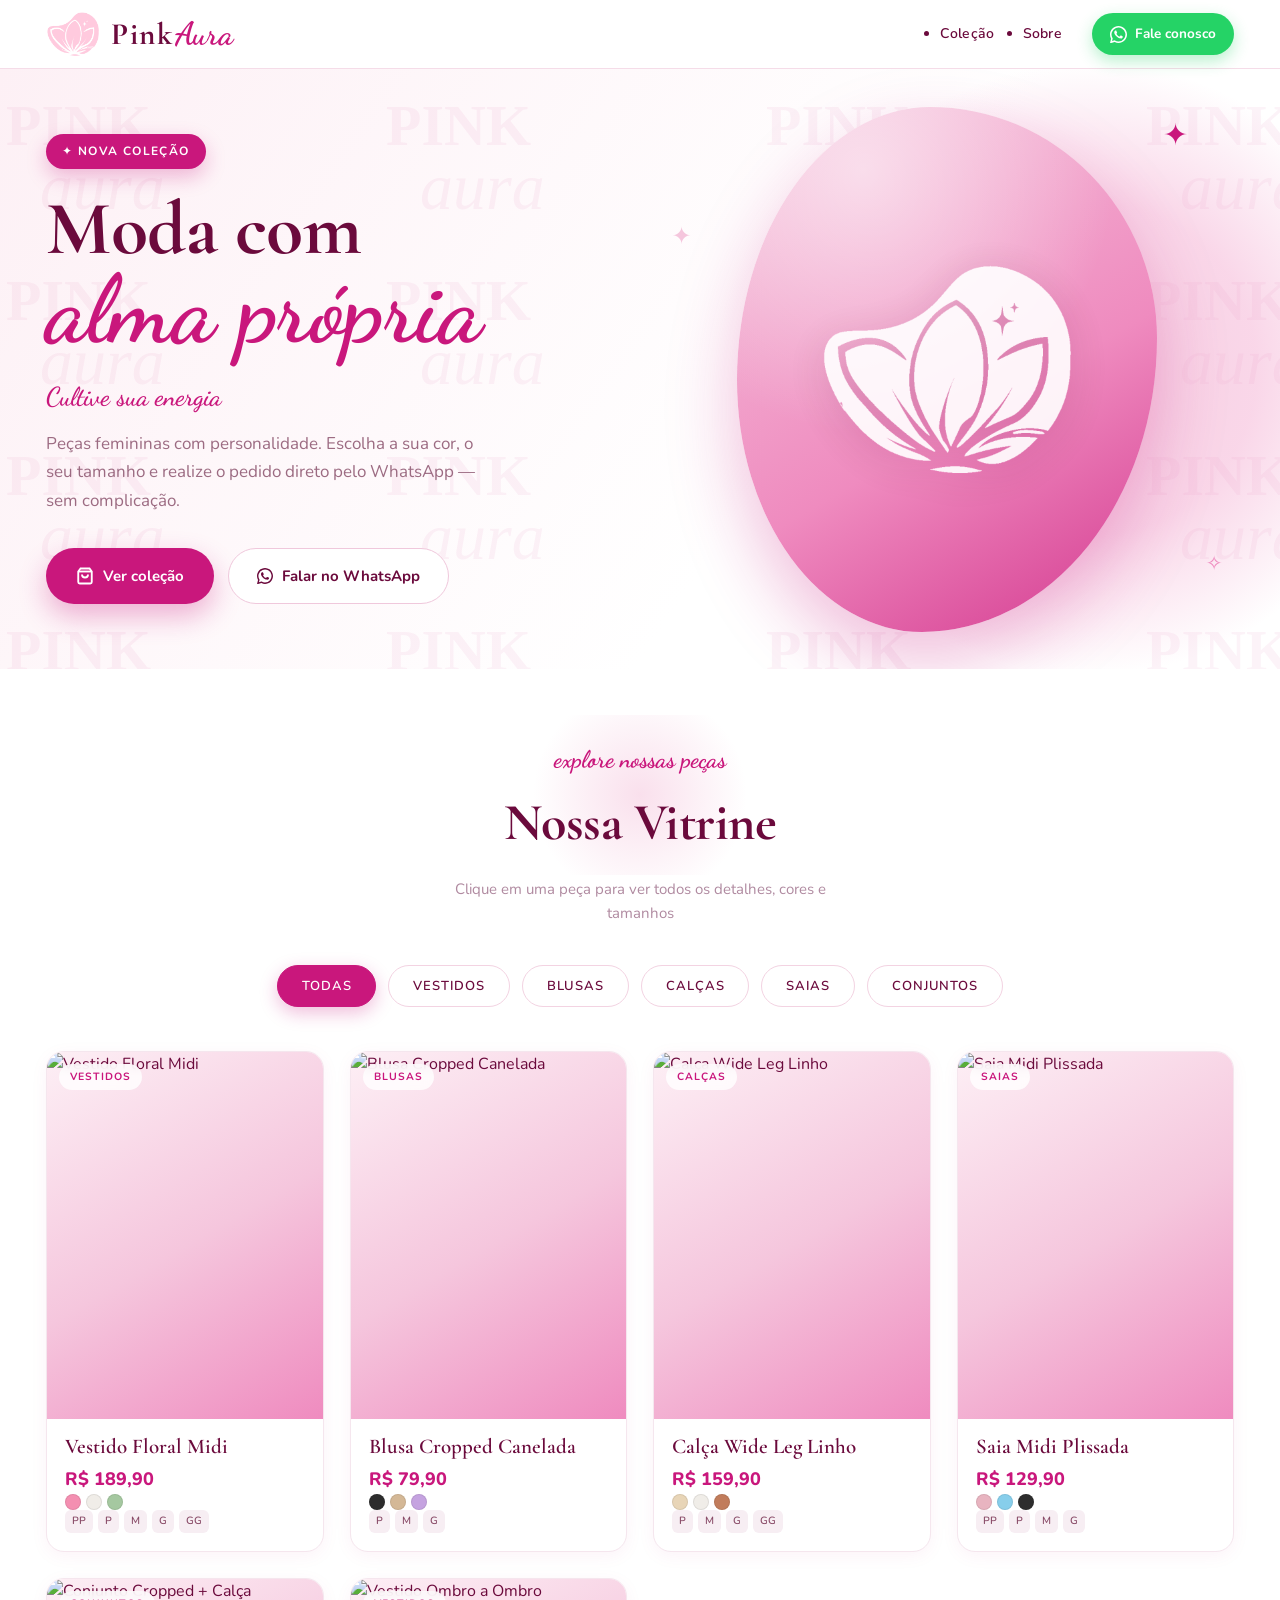
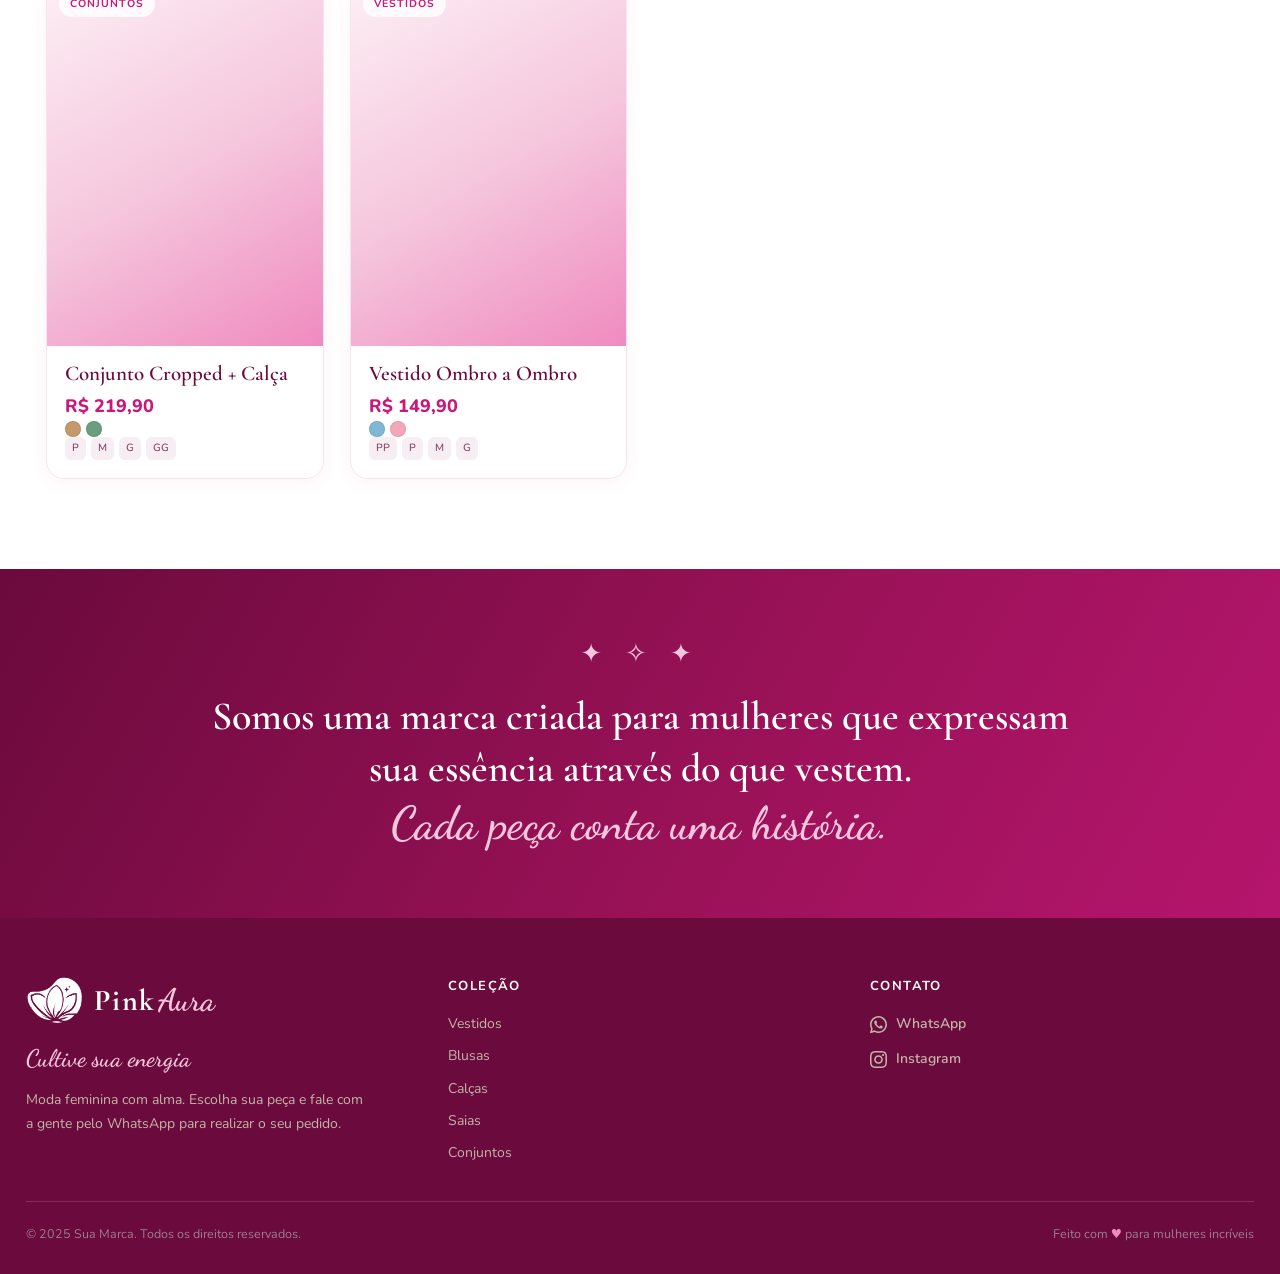
==== commit 117bf81f: "feat: adiciona favicons multi-tamanho e watermark PINK aura no hero - favicon-16.png, favicon-32.png" ====
--- a/index.html
+++ b/index.html
@@ -5,6 +5,9 @@
   <meta name="viewport" content="width=device-width, initial-scale=1.0">
   <title data-brand>Pink Aura</title>
   <meta name="description" content="Pink Aura — moda feminina com alma. Veja nossas peças, cores e tamanhos e peça pelo WhatsApp.">
+  <link rel="icon" type="image/png" sizes="32x32" href="favicon-32.png">
+  <link rel="icon" type="image/png" sizes="16x16" href="favicon-16.png">
+  <link rel="apple-touch-icon" sizes="180x180" href="favicon-180.png">
   <link rel="preconnect" href="https://fonts.googleapis.com">
   <link rel="preconnect" href="https://fonts.gstatic.com" crossorigin>
   <link rel="stylesheet" href="css/style.css">
@@ -49,6 +52,9 @@
   <!-- ==================== HERO ==================== -->
   <section class="hero" aria-labelledby="hero-titulo">
 
+    <!-- Watermark tipográfico (PINK aura repetido) -->
+    <div class="hero-watermark" aria-hidden="true"></div>
+
     <!-- Aura decorativa radial -->
     <div class="hero-aura" aria-hidden="true"></div>
 
--- a/css/style.css
+++ b/css/style.css
@@ -144,6 +144,16 @@
   background: linear-gradient(125deg, #FDF0F5 0%, #FFFFFF 62%);
 }
 
+/* Watermark "PINK aura" repetido — só no hero */
+.hero-watermark {
+  position: absolute;
+  inset: 0;
+  pointer-events: none;
+  background-image: url("data:image/svg+xml,%3Csvg xmlns='http://www.w3.org/2000/svg' width='380' height='175'%3E%3Ctext x='6' y='76' font-family='Georgia,serif' font-size='58' font-weight='700' fill='%23C9177C' fill-opacity='0.05'%3EPINK%3C/text%3E%3Ctext x='40' y='140' font-family='cursive' font-size='66' font-style='italic' fill='%23C9177C' fill-opacity='0.05'%3Eaura%3C/text%3E%3C/svg%3E");
+  background-repeat: repeat;
+  background-size: 380px 175px;
+}
+
 /* Aura radial decorativa */
 .hero-aura {
   position: absolute;
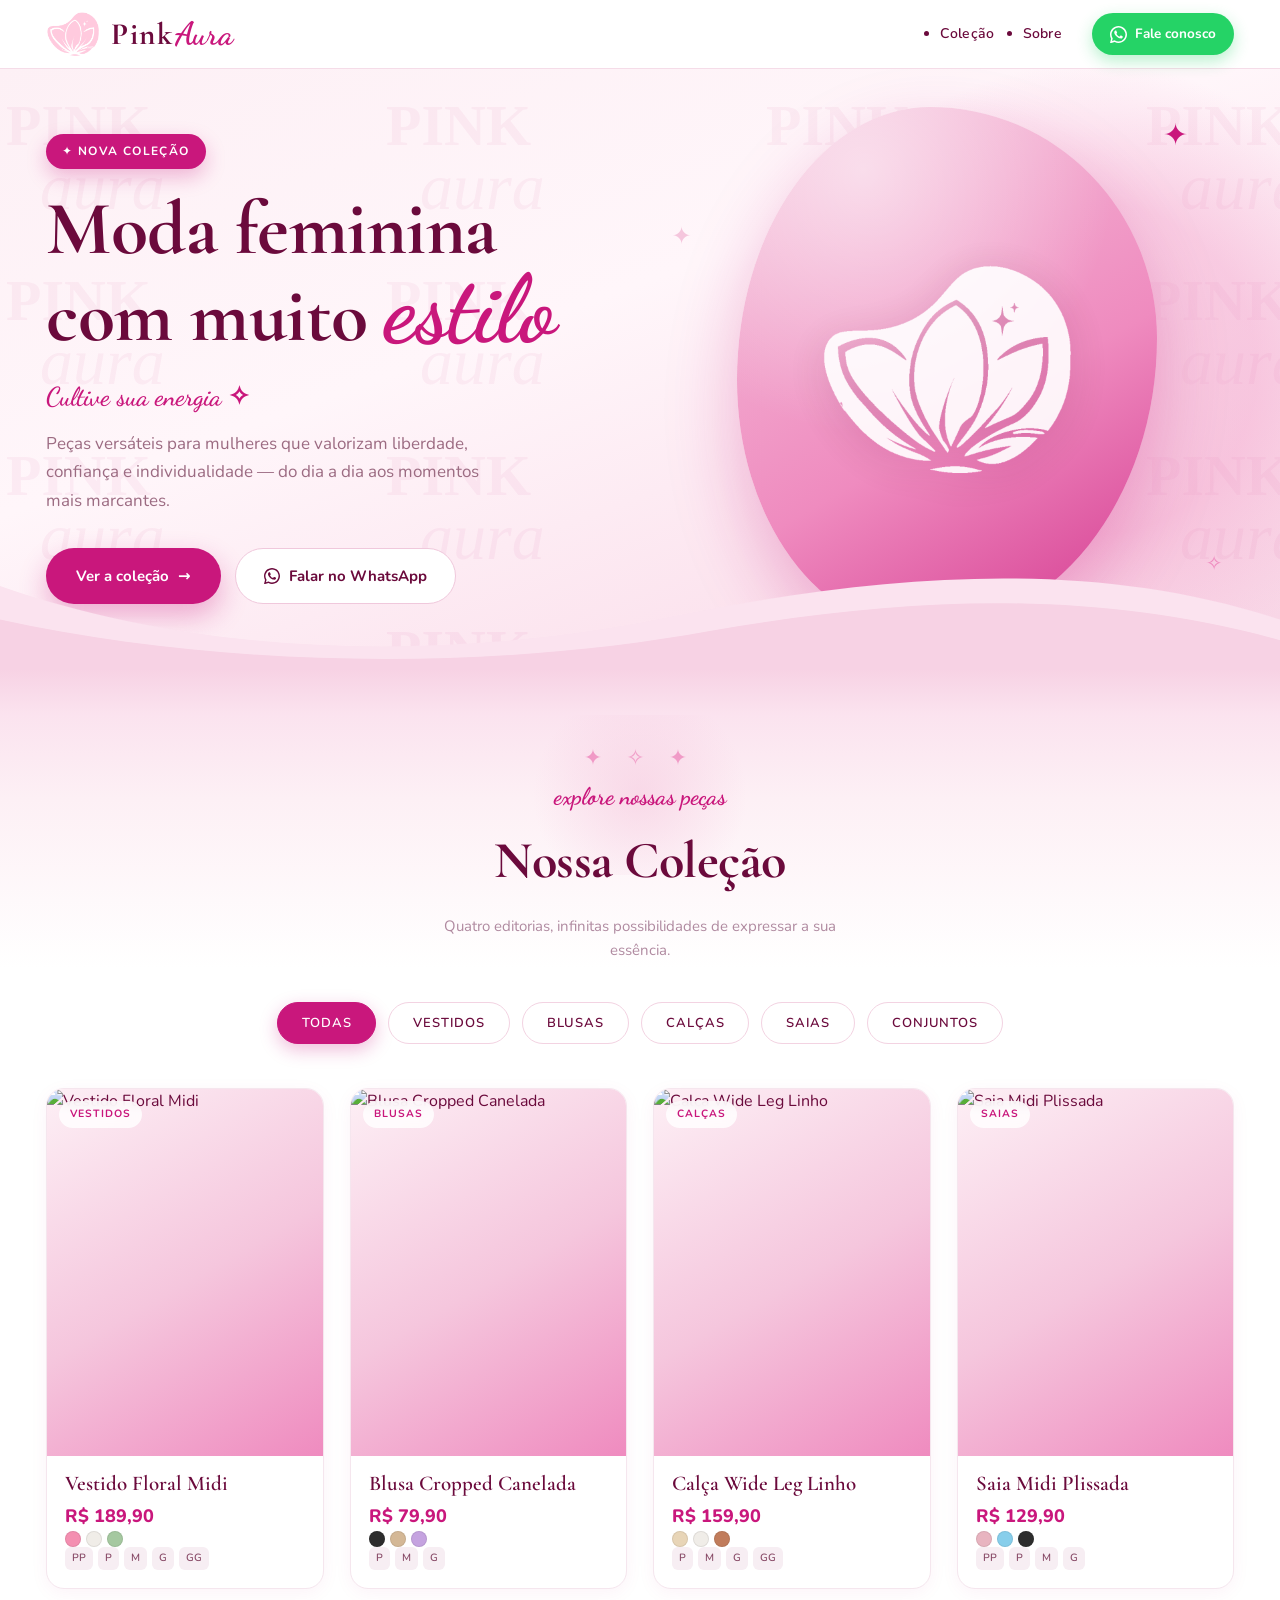
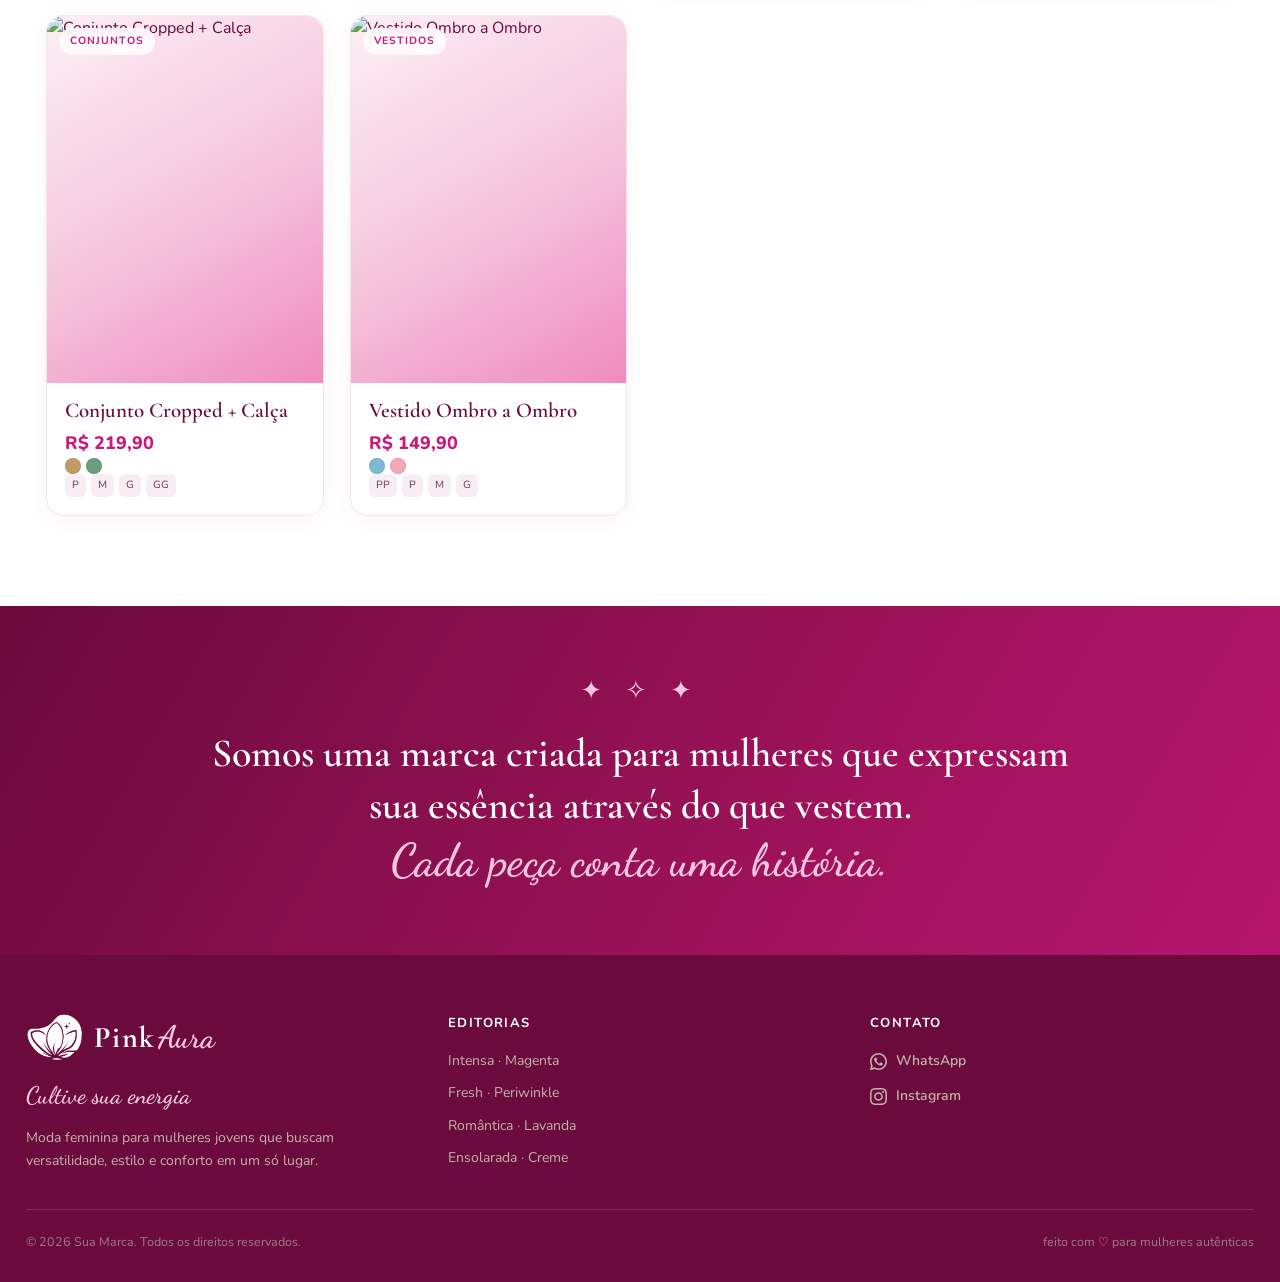
==== commit 2113836d: "Merge pull request #2 from hitalorosa/feature/redesign-admin-painel Feature/redesign admin painel" ====
--- a/index.html
+++ b/index.html
@@ -67,22 +67,20 @@
         </span>
 
         <h1 class="hero-title" id="hero-titulo">
-          Moda com<br>
-          <span class="hero-title-script">alma própria</span>
+          Moda feminina<br>com muito
+          <span class="hero-title-script">estilo</span>
         </h1>
 
-        <p class="hero-slogan">Cultive sua energia</p>
+        <p class="hero-slogan">Cultive sua energia ✧</p>
 
         <p class="hero-subtitle" id="hero-subtitle">
-          Peças femininas com personalidade. Escolha a sua cor, o seu tamanho e realize o pedido direto pelo WhatsApp — sem complicação.
+          Peças versáteis para mulheres que valorizam liberdade, confiança e individualidade — do dia a dia aos momentos mais marcantes.
         </p>
 
         <div class="hero-ctas">
           <a href="#catalogo" class="btn-primary" aria-label="Ver coleção completa">
-            <svg width="18" height="18" viewBox="0 0 24 24" fill="none" stroke="currentColor" stroke-width="2.5" aria-hidden="true">
-              <path d="M6 2L3 6v14a2 2 0 002 2h14a2 2 0 002-2V6l-3-4z"/><line x1="3" y1="6" x2="21" y2="6"/><path d="M16 10a4 4 0 01-8 0"/>
-            </svg>
-            Ver coleção
+            Ver a coleção
+            <span aria-hidden="true">→</span>
           </a>
           <a href="#"
              data-whatsapp-contato
@@ -110,6 +108,15 @@
       </div>
 
     </div>
+
+    <!-- Transição orgânica hero → catálogo -->
+    <div aria-hidden="true" style="position:absolute;left:0;right:0;bottom:-1px;z-index:1;line-height:0;pointer-events:none">
+      <svg viewBox="0 0 1440 150" preserveAspectRatio="none" style="display:block;width:100%;height:clamp(70px,11vw,140px)">
+        <path d="M0,60 C240,140 520,140 760,92 C1000,46 1230,30 1440,96 L1440,150 L0,150 Z" fill="#FBE3EF"></path>
+        <path d="M0,96 C260,150 560,150 800,108 C1040,68 1240,66 1440,118 L1440,150 L0,150 Z" fill="#F7D2E4"></path>
+      </svg>
+    </div>
+
   </section>
 
   <!-- ==================== CATÁLOGO ==================== -->
@@ -119,9 +126,10 @@
 
         <div class="catalogo-header">
           <div class="catalogo-aura" aria-hidden="true"></div>
+          <span class="catalogo-sparkles" aria-hidden="true">✦ ✧ ✦</span>
           <p class="catalogo-pre">explore nossas peças</p>
-          <h2 class="section-title" id="catalog-title">Nossa Vitrine</h2>
-          <p class="section-subtitle" id="catalog-subtitle">Clique em uma peça para ver todos os detalhes, cores e tamanhos</p>
+          <h2 class="section-title" id="catalog-title">Nossa Coleção</h2>
+          <p class="section-subtitle" id="catalog-subtitle">Quatro editorias, infinitas possibilidades de expressar a sua essência.</p>
         </div>
 
         <nav id="filtros" class="filtros" aria-label="Filtrar por categoria">
@@ -229,19 +237,18 @@
         </div>
         <p class="footer-slogan">Cultive sua energia</p>
         <p class="footer-desc" id="footer-frase">
-          Moda feminina com alma. Escolha sua peça e fale com a gente pelo WhatsApp para realizar o seu pedido.
+          Moda feminina para mulheres jovens que buscam versatilidade, estilo e conforto em um só lugar.
         </p>
       </div>
 
-      <!-- Coleção -->
+      <!-- Editorias -->
       <div class="footer-col">
-        <h4>Coleção</h4>
+        <h4>Editorias</h4>
         <div class="footer-links-col">
-          <a href="#catalogo">Vestidos</a>
-          <a href="#catalogo">Blusas</a>
-          <a href="#catalogo">Calças</a>
-          <a href="#catalogo">Saias</a>
-          <a href="#catalogo">Conjuntos</a>
+          <a href="#catalogo">Intensa · Magenta</a>
+          <a href="#catalogo">Fresh · Periwinkle</a>
+          <a href="#catalogo">Romântica · Lavanda</a>
+          <a href="#catalogo">Ensolarada · Creme</a>
         </div>
       </div>
 
@@ -276,8 +283,8 @@
     </div>
 
     <div class="footer-bottom">
-      <span>© 2025 <span data-brand>Pink Aura</span>. Todos os direitos reservados.</span>
-      <span>Feito com <span class="footer-heart">♥</span> para mulheres incríveis</span>
+      <span>© 2026 <span data-brand>Pink Aura</span>. Todos os direitos reservados.</span>
+      <span>feito com <span class="footer-heart">♡</span> para mulheres autênticas</span>
     </div>
   </footer>
 
--- a/css/style.css
+++ b/css/style.css
@@ -141,7 +141,7 @@
 .hero {
   position: relative;
   overflow: hidden;
-  background: linear-gradient(125deg, #FDF0F5 0%, #FFFFFF 62%);
+  background: linear-gradient(160deg, #FDF0F5 0%, #FFF6FA 42%, #FBE0EC 82%, #F7D2E4 100%);
 }
 
 /* Watermark "PINK aura" repetido — só no hero */
@@ -172,6 +172,7 @@
   position: relative;
   max-width: 1240px;
   margin: 0 auto;
+  padding-bottom: 96px;
   padding: 0 26px;
   min-height: 600px;
   display: grid;
@@ -307,9 +308,10 @@
 /* =========================================
    CATÁLOGO
    ========================================= */
-.catalogo { position: relative; background: #fff; padding: 72px 0 90px; }
+.catalogo { position: relative; background: linear-gradient(180deg, #F7D2E4 0px, #FBE3EF 46px, #FDF0F5 130px, #FFFFFF 300px); padding: 72px 0 90px; }
 
 .catalogo-header { position: relative; text-align: center; margin-bottom: 40px; }
+.catalogo-sparkles { display: block; font-size: 22px; letter-spacing: 9px; color: #EF8BBF; margin-bottom: 2px; }
 .catalogo-aura {
   position: absolute;
   left: 50%;
@@ -805,17 +807,28 @@
   .nav-links { display: none; }
   .header-whatsapp span { display: none; }
 
-  .hero-inner { min-height: auto; padding: 48px 0; grid-template-columns: 1fr; }
+  .hero-inner { min-height: auto; padding: 44px 0 72px; grid-template-columns: 1fr; }
   .hero-copy { padding: 0; text-align: center; max-width: 100%; }
   .hero-ctas { justify-content: center; }
   .hero-subtitle { margin-left: auto; margin-right: auto; }
   .hero-visual { display: none; }
   .hero-aura { display: none; }
 
+  /* Catalog — fundo gradiente continua da onda */
+  .catalogo { padding-top: 18px; }
+
   .grade-produtos {
     grid-template-columns: repeat(auto-fill, minmax(160px, 1fr));
     gap: 16px;
   }
+
+  /* Footer — layout 2 colunas no mobile, menos padding */
+  .site-footer { padding: 38px 20px 22px; }
+  .footer-inner { grid-template-columns: 1fr 1fr; gap: 24px 16px; }
+  .footer-brand-col { grid-column: 1 / -1; max-width: 100%; }
+  .footer-slogan { font-size: 20px; margin-top: 10px; }
+  .footer-logo img { height: 40px; }
+  .footer-bottom { margin-top: 20px; flex-direction: column; gap: 4px; text-align: center; justify-content: center; }
 
   .modal-caixa {
     grid-template-columns: 1fr;
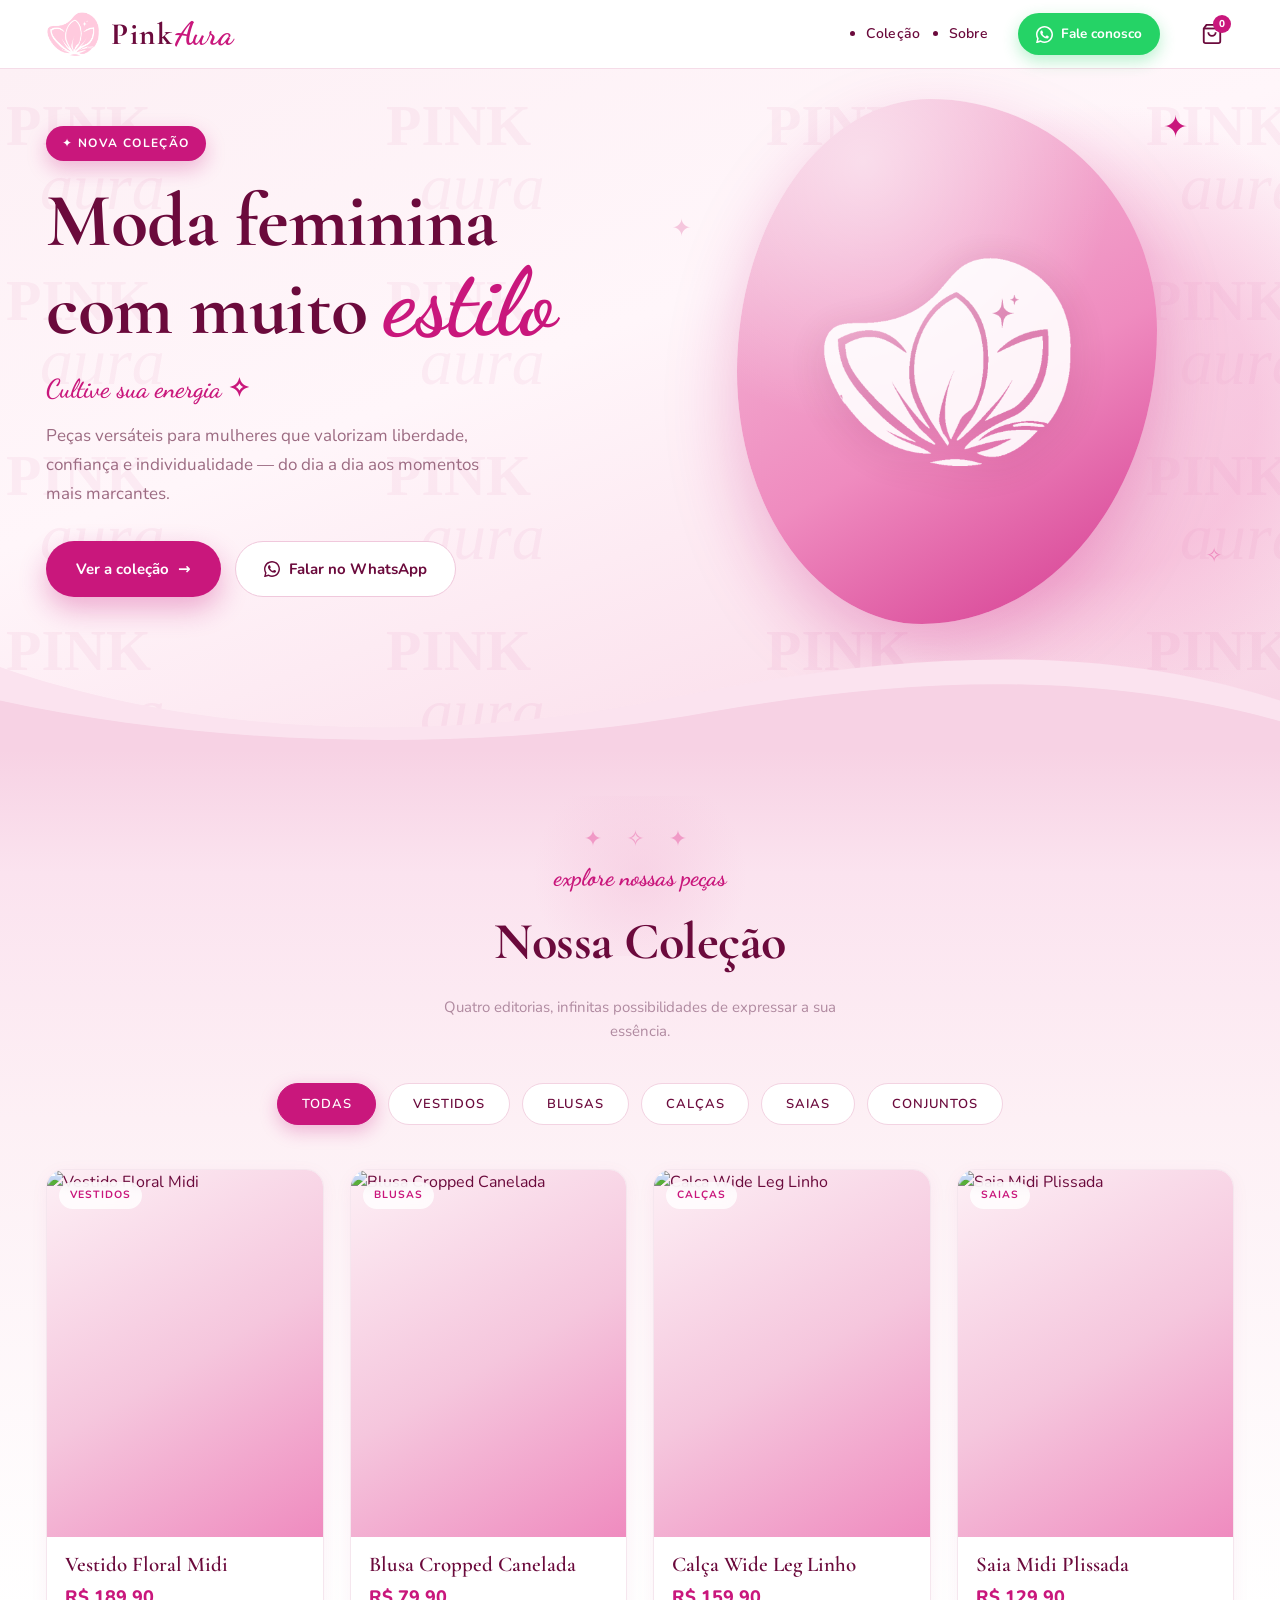
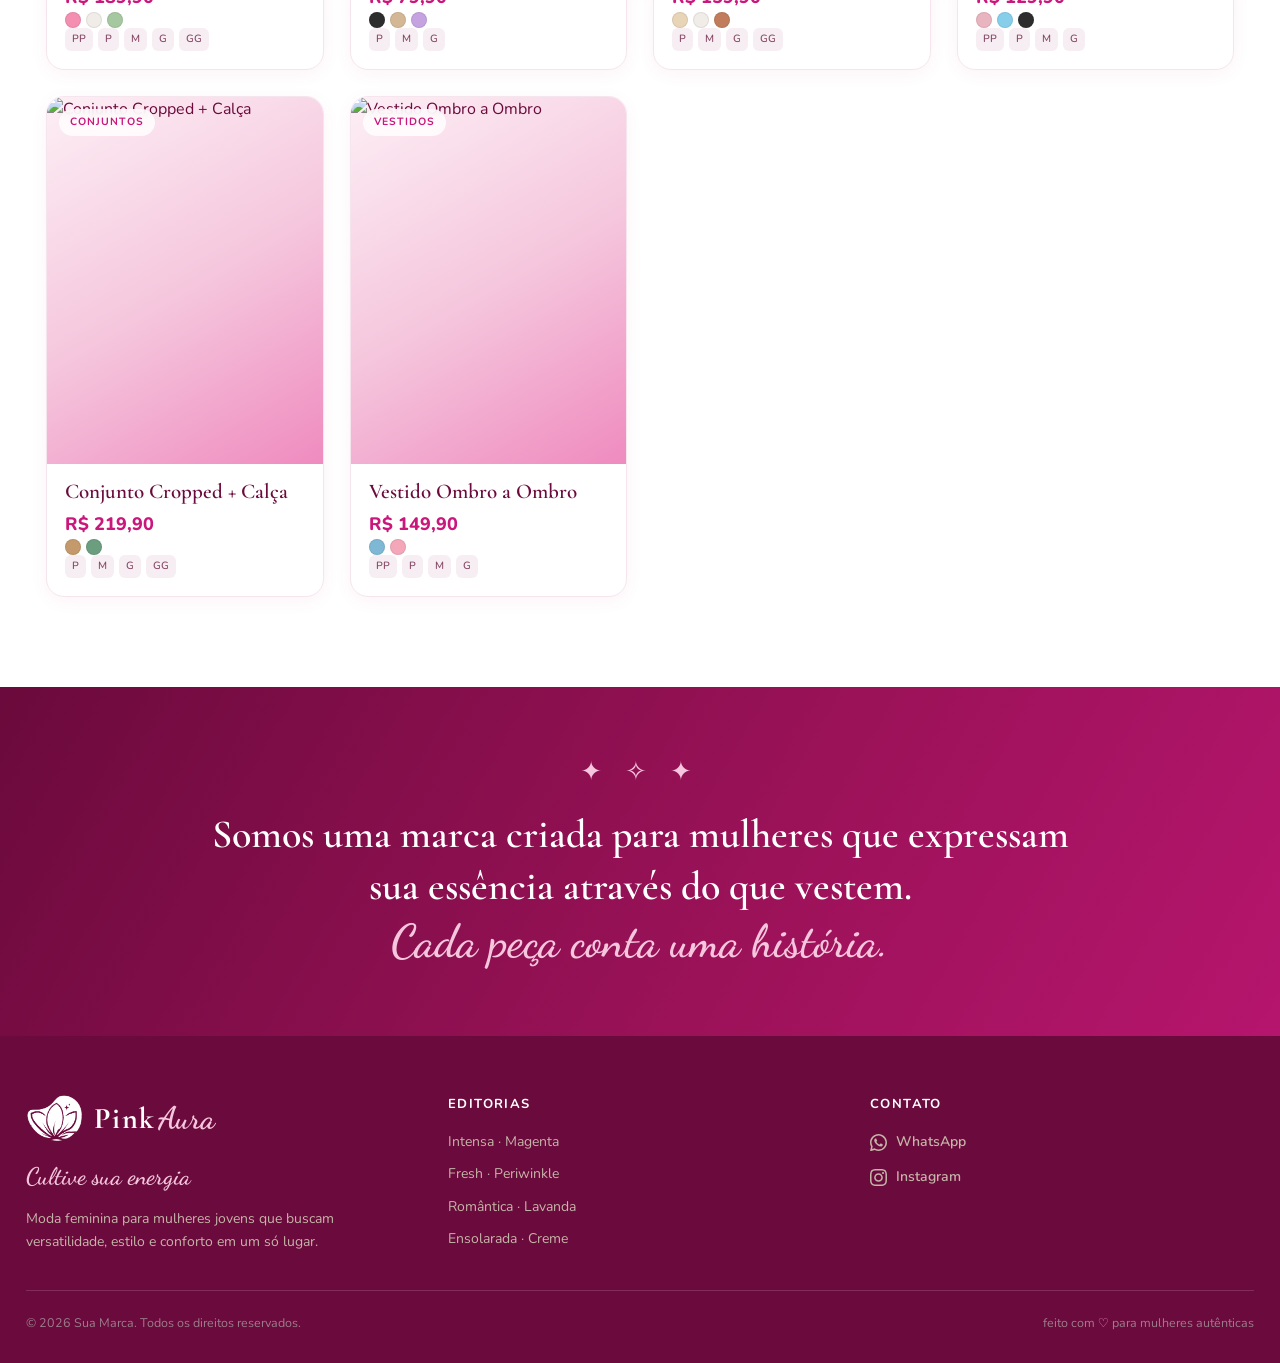
==== commit 1bca6029: "Merge pull request #3 from hitalorosa/feature/redesign-admin-painel Feature/redesign admin painel" ====
--- a/index.html
+++ b/index.html
@@ -44,6 +44,16 @@
           </svg>
           <span>Fale conosco</span>
         </a>
+
+        <button id="btn-carrinho" class="btn-header-cart" aria-label="Ver carrinho">
+          <svg viewBox="0 0 24 24" fill="none" stroke="currentColor" stroke-width="2" aria-hidden="true">
+            <path d="M6 2L3 6v14a2 2 0 002 2h14a2 2 0 002-2V6l-3-4z"/>
+            <line x1="3" y1="6" x2="21" y2="6"/>
+            <path d="M16 10a4 4 0 01-8 0"/>
+          </svg>
+          <span id="cart-count-badge" class="cart-badge" aria-live="polite" hidden>0</span>
+        </button>
+
       </nav>
 
     </div>
@@ -193,19 +203,17 @@
           <!-- Populado via JS -->
         </div>
 
-        <!-- WhatsApp CTA -->
-        <a id="modal-btn-whatsapp"
-           href="#"
-           class="btn-whatsapp-modal"
-           target="_blank"
-           rel="noopener noreferrer"
-           aria-label="Fazer pedido pelo WhatsApp">
-          <svg viewBox="0 0 24 24" fill="currentColor" aria-hidden="true">
-            <path d="M17.472 14.382c-.297-.149-1.758-.867-2.03-.967-.273-.099-.471-.148-.67.15-.197.297-.767.966-.94 1.164-.173.199-.347.223-.644.075-.297-.15-1.255-.463-2.39-1.475-.883-.788-1.48-1.761-1.653-2.059-.173-.297-.018-.458.13-.606.134-.133.298-.347.446-.52.149-.174.198-.298.298-.497.099-.198.05-.371-.025-.52-.075-.149-.669-1.612-.916-2.207-.242-.579-.487-.5-.669-.51-.173-.008-.371-.01-.57-.01-.198 0-.52.074-.792.372-.272.297-1.04 1.016-1.04 2.479 0 1.462 1.065 2.875 1.213 3.074.149.198 2.096 3.2 5.077 4.487.709.306 1.262.489 1.694.625.712.227 1.36.195 1.871.118.571-.085 1.758-.719 2.006-1.413.248-.694.248-1.289.173-1.413-.074-.124-.272-.198-.57-.347z"/>
-            <path d="M12 0C5.373 0 0 5.373 0 12c0 2.127.558 4.122 1.532 5.854L.057 23.886c-.063.252.179.487.43.418l6.188-1.625A11.94 11.94 0 0012 24c6.627 0 12-5.373 12-12S18.627 0 12 0zm0 21.818a9.818 9.818 0 01-5.028-1.381l-.36-.214-3.725.977.994-3.634-.235-.373A9.818 9.818 0 1112 21.818z"/>
-          </svg>
-          Quero esse! Falar no WhatsApp
-        </a>
+        <!-- Adicionar ao carrinho CTA -->
+        <button id="modal-btn-adicionar"
+                class="btn-adicionar-carrinho"
+                aria-label="Adicionar produto ao carrinho">
+          <svg viewBox="0 0 24 24" fill="none" stroke="currentColor" stroke-width="2.2" aria-hidden="true">
+            <path d="M6 2L3 6v14a2 2 0 002 2h14a2 2 0 002-2V6l-3-4z"/>
+            <line x1="3" y1="6" x2="21" y2="6"/>
+            <path d="M16 10a4 4 0 01-8 0"/>
+          </svg>
+          Adicionar ao carrinho
+        </button>
 
       </div>
     </div>
@@ -288,6 +296,54 @@
     </div>
   </footer>
 
+  <!-- ==================== CARRINHO ==================== -->
+  <div id="cart-overlay" class="cart-overlay" aria-hidden="true">
+    <div class="cart-drawer" role="dialog" aria-modal="true" aria-labelledby="cart-titulo">
+
+      <div class="cart-hdr">
+        <div class="cart-titulo-grupo">
+          <h2 id="cart-titulo" class="cart-titulo">Carrinho</h2>
+          <span id="cart-count-drawer" class="cart-count-pill">0</span>
+        </div>
+        <button id="cart-fechar" class="cart-fechar" aria-label="Fechar carrinho">
+          <svg viewBox="0 0 24 24" fill="none" stroke="currentColor" stroke-width="2.5" aria-hidden="true">
+            <line x1="18" y1="6" x2="6" y2="18"/>
+            <line x1="6" y1="6" x2="18" y2="18"/>
+          </svg>
+        </button>
+      </div>
+
+      <div id="cart-items-wrap" class="cart-items-wrap"></div>
+
+      <div id="cart-empty" class="cart-empty" hidden>
+        <svg viewBox="0 0 24 24" fill="none" stroke="currentColor" stroke-width="1.4" aria-hidden="true">
+          <path d="M6 2L3 6v14a2 2 0 002 2h14a2 2 0 002-2V6l-3-4z"/>
+          <line x1="3" y1="6" x2="21" y2="6"/>
+          <path d="M16 10a4 4 0 01-8 0"/>
+        </svg>
+        <p>Seu carrinho está vazio</p>
+        <p class="cart-empty-sub">Adicione peças para continuar</p>
+      </div>
+
+      <div id="cart-footer" class="cart-footer" hidden>
+        <p id="cart-resumo" class="cart-resumo"></p>
+        <a id="cart-btn-whatsapp"
+           href="#"
+           class="btn-cart-whatsapp"
+           target="_blank"
+           rel="noopener noreferrer"
+           aria-label="Finalizar pedido pelo WhatsApp">
+          <svg viewBox="0 0 24 24" fill="currentColor" aria-hidden="true">
+            <path d="M17.472 14.382c-.297-.149-1.758-.867-2.03-.967-.273-.099-.471-.148-.67.15-.197.297-.767.966-.94 1.164-.173.199-.347.223-.644.075-.297-.15-1.255-.463-2.39-1.475-.883-.788-1.48-1.761-1.653-2.059-.173-.297-.018-.458.13-.606.134-.133.298-.347.446-.52.149-.174.198-.298.298-.497.099-.198.05-.371-.025-.52-.075-.149-.669-1.612-.916-2.207-.242-.579-.487-.5-.669-.51-.173-.008-.371-.01-.57-.01-.198 0-.52.074-.792.372-.272.297-1.04 1.016-1.04 2.479 0 1.462 1.065 2.875 1.213 3.074.149.198 2.096 3.2 5.077 4.487.709.306 1.262.489 1.694.625.712.227 1.36.195 1.871.118.571-.085 1.758-.719 2.006-1.413.248-.694.248-1.289.173-1.413-.074-.124-.272-.198-.57-.347z"/>
+            <path d="M12 0C5.373 0 0 5.373 0 12c0 2.127.558 4.122 1.532 5.854L.057 23.886c-.063.252.179.487.43.418l6.188-1.625A11.94 11.94 0 0012 24c6.627 0 12-5.373 12-12S18.627 0 12 0zm0 21.818a9.818 9.818 0 01-5.028-1.381l-.36-.214-3.725.977.994-3.634-.235-.373A9.818 9.818 0 1112 21.818z"/>
+          </svg>
+          Finalizar pelo WhatsApp
+        </a>
+      </div>
+
+    </div>
+  </div>
+
   <!-- Scripts -->
   <script src="js/products.js"></script>
   <script src="js/app.js"></script>
--- a/css/style.css
+++ b/css/style.css
@@ -135,6 +135,35 @@
 .header-whatsapp:hover { transform: translateY(-2px); box-shadow: 0 10px 22px rgba(37,211,102,.42); }
 .header-whatsapp svg { width: 17px; height: 17px; flex-shrink: 0; }
 
+/* Botão carrinho no header */
+.btn-header-cart {
+  position: relative;
+  display: flex;
+  align-items: center;
+  justify-content: center;
+  width: 44px; height: 44px;
+  border-radius: 12px;
+  background: transparent;
+  color: var(--vinho);
+  transition: background .18s, color .18s;
+  flex-shrink: 0;
+}
+.btn-header-cart:hover { background: var(--blush); color: var(--magenta); }
+.btn-header-cart svg { width: 22px; height: 22px; }
+.cart-badge {
+  position: absolute;
+  top: 3px; right: 3px;
+  min-width: 18px; height: 18px;
+  padding: 0 4px;
+  background: var(--magenta);
+  color: #fff;
+  font-size: 10px; font-weight: 800;
+  border-radius: 999px;
+  display: flex; align-items: center; justify-content: center;
+  line-height: 1;
+  pointer-events: none;
+}
+
 /* =========================================
    HERO
    ========================================= */
@@ -172,8 +201,7 @@
   position: relative;
   max-width: 1240px;
   margin: 0 auto;
-  padding-bottom: 96px;
-  padding: 0 26px;
+  padding: 0 26px 96px;
   min-height: 600px;
   display: grid;
   grid-template-columns: repeat(auto-fit, minmax(min(100%, 440px), 1fr));
@@ -308,7 +336,7 @@
 /* =========================================
    CATÁLOGO
    ========================================= */
-.catalogo { position: relative; background: linear-gradient(180deg, #F7D2E4 0px, #FBE3EF 46px, #FDF0F5 130px, #FFFFFF 300px); padding: 72px 0 90px; }
+.catalogo { position: relative; background: linear-gradient(to bottom, #F7D2E4 0%, #FBE3EF 8%, #FDF0F5 24%, #FFFFFF 56%); padding: 72px 0 90px; }
 
 .catalogo-header { position: relative; text-align: center; margin-bottom: 40px; }
 .catalogo-sparkles { display: block; font-size: 22px; letter-spacing: 9px; color: #EF8BBF; margin-bottom: 2px; }
@@ -479,6 +507,43 @@
   margin: 6px 0 0;
 }
 
+/* Grupo de preço com comparação */
+.card-preco-grupo { margin: 6px 0 0; }
+.card-preco-linha {
+  display: flex;
+  align-items: center;
+  gap: 7px;
+  flex-wrap: wrap;
+}
+.card-preco-atual {
+  font-family: var(--font-body);
+  font-weight: 800;
+  color: var(--magenta);
+  font-size: 18px;
+  line-height: 1.1;
+}
+.card-preco-original {
+  display: block;
+  font-size: 12px;
+  color: #B08AA0;
+  text-decoration: line-through;
+  text-decoration-color: #C9177C55;
+  margin-top: 2px;
+}
+.price-badge {
+  display: inline-flex;
+  align-items: center;
+  background: #F0FDF4;
+  color: #166534;
+  border: 1px solid #BBF7D0;
+  font-size: 10.5px;
+  font-weight: 700;
+  padding: 2px 8px;
+  border-radius: 999px;
+  letter-spacing: .3px;
+  white-space: nowrap;
+}
+
 .card-meta { display: flex; align-items: center; gap: 7px; margin-top: 13px; }
 
 /* Swatches */
@@ -611,11 +676,38 @@
   line-height: 1.1;
 }
 .modal-preco {
+  display: flex;
+  flex-wrap: wrap;
+  align-items: center;
+  gap: 10px;
+  margin: 8px 0 0;
+}
+.modal-preco-atual {
   font-family: var(--font-body);
   font-weight: 800;
   color: var(--magenta);
-  font-size: 24px;
-  margin: 8px 0 0;
+  font-size: 26px;
+  line-height: 1;
+}
+.modal-preco-original {
+  font-size: 15px;
+  color: #B08AA0;
+  text-decoration: line-through;
+  text-decoration-color: #C9177C55;
+  align-self: flex-end;
+  padding-bottom: 2px;
+}
+.modal-badge-desconto {
+  display: inline-flex;
+  align-items: center;
+  background: #F0FDF4;
+  color: #166534;
+  border: 1px solid #BBF7D0;
+  font-size: 12px;
+  font-weight: 700;
+  padding: 3px 10px;
+  border-radius: 999px;
+  letter-spacing: .3px;
 }
 .modal-descricao {
   color: #8A6577;
@@ -665,25 +757,31 @@
 .btn-tamanho:hover { border-color: var(--magenta); color: var(--magenta); }
 .btn-tamanho.selecionado { background: var(--magenta); border-color: var(--magenta); color: #fff; }
 
-/* Botão WhatsApp modal */
-.btn-whatsapp-modal {
-  display: inline-flex;
+/* Botão Adicionar ao carrinho (modal) */
+.btn-adicionar-carrinho {
+  display: flex;
   align-items: center;
   justify-content: center;
-  gap: 11px;
-  background: var(--whatsapp);
+  gap: 10px;
+  width: 100%;
+  padding: 16px 24px;
+  background: var(--magenta);
   color: #fff;
   font-weight: 700;
   font-size: 16px;
-  padding: 16px 24px;
   border-radius: 14px;
-  box-shadow: 0 12px 28px rgba(37,211,102,.34);
+  border: none;
+  cursor: pointer;
+  box-shadow: 0 8px 22px rgba(201,23,124,.32);
   transition: background var(--transition), transform var(--transition), box-shadow var(--transition);
   margin-top: auto;
-  width: 100%;
-}
-.btn-whatsapp-modal:hover { background: var(--whatsapp-dk); transform: translateY(-2px); box-shadow: 0 16px 34px rgba(37,211,102,.42); }
-.btn-whatsapp-modal svg { width: 22px; height: 22px; }
+}
+.btn-adicionar-carrinho:hover {
+  background: #A20F62;
+  transform: translateY(-2px);
+  box-shadow: 0 14px 30px rgba(201,23,124,.42);
+}
+.btn-adicionar-carrinho svg { width: 22px; height: 22px; }
 
 /* Sem resultados */
 .sem-resultados {
@@ -856,6 +954,181 @@
 }
 
 /* =========================================
+   CARRINHO — gaveta lateral / bottom sheet
+   ========================================= */
+.cart-overlay {
+  position: fixed;
+  inset: 0;
+  z-index: 400;
+  background: rgba(45, 11, 26, 0.48);
+  opacity: 0;
+  visibility: hidden;
+  transition: opacity .28s, visibility .28s;
+}
+.cart-overlay.aberto { opacity: 1; visibility: visible; }
+
+.cart-drawer {
+  position: absolute;
+  bottom: 0; left: 0; right: 0;
+  max-height: 88vh;
+  background: #fff;
+  border-radius: 24px 24px 0 0;
+  display: flex;
+  flex-direction: column;
+  overflow: hidden;
+  transform: translateY(100%);
+  transition: transform .32s cubic-bezier(.32,0,.32,1);
+}
+.cart-overlay.aberto .cart-drawer { transform: translateY(0); }
+
+@media (min-width: 680px) {
+  .cart-drawer {
+    top: 0; bottom: 0; left: auto; right: 0;
+    width: 400px; max-height: none;
+    border-radius: 0;
+    transform: translateX(100%);
+  }
+  .cart-overlay.aberto .cart-drawer { transform: translateX(0); }
+}
+
+.cart-hdr {
+  display: flex;
+  align-items: center;
+  justify-content: space-between;
+  padding: 20px 20px 16px;
+  border-bottom: 1.5px solid #F0D5E2;
+  flex-shrink: 0;
+}
+.cart-titulo-grupo { display: flex; align-items: center; gap: 10px; }
+.cart-titulo {
+  font-family: var(--font-heading);
+  font-size: 22px; font-weight: 700;
+  color: var(--vinho); margin: 0;
+}
+.cart-count-pill {
+  display: inline-flex;
+  align-items: center; justify-content: center;
+  min-width: 26px; height: 26px;
+  padding: 0 7px;
+  background: var(--magenta);
+  color: #fff;
+  font-size: 12px; font-weight: 800;
+  border-radius: 999px;
+}
+.cart-fechar {
+  display: flex; align-items: center; justify-content: center;
+  width: 36px; height: 36px;
+  border-radius: 999px;
+  background: #F7E8F0;
+  color: var(--vinho);
+  transition: background .18s;
+}
+.cart-fechar:hover { background: var(--blush); }
+.cart-fechar svg { width: 18px; height: 18px; }
+
+.cart-items-wrap {
+  flex: 1;
+  overflow-y: auto;
+  padding: 8px 16px;
+  -webkit-overflow-scrolling: touch;
+}
+
+.cart-item {
+  display: grid;
+  grid-template-columns: 72px 1fr auto;
+  gap: 12px;
+  padding: 14px 0;
+  border-bottom: 1px solid #F5E5EE;
+  align-items: start;
+}
+.cart-item:last-child { border-bottom: none; }
+.cart-item-foto {
+  width: 72px; height: 88px;
+  object-fit: cover;
+  border-radius: 10px;
+  background: #F5E5EE;
+}
+.cart-item-nome {
+  font-size: 13.5px; font-weight: 700;
+  color: var(--vinho); margin: 0 0 3px;
+  line-height: 1.3;
+}
+.cart-item-detalhes {
+  font-size: 12px; color: #8A6577; margin: 0 0 5px;
+}
+.cart-item-preco {
+  font-size: 14px; font-weight: 800;
+  color: var(--magenta); margin: 0;
+}
+
+.cart-item-ctrl {
+  display: flex; flex-direction: column;
+  align-items: center; gap: 8px; padding-top: 2px;
+}
+.cart-qty-wrap {
+  display: flex; align-items: center; gap: 2px;
+  border: 1.5px solid #F0D5E2;
+  border-radius: 999px; padding: 2px 3px;
+}
+.cart-qty-btn {
+  width: 28px; height: 28px;
+  border-radius: 999px;
+  background: #F7E8F0;
+  color: var(--vinho);
+  font-size: 17px; font-weight: 700; line-height: 1;
+  display: flex; align-items: center; justify-content: center;
+  transition: background .15s;
+}
+.cart-qty-btn:hover { background: var(--blush); }
+.cart-qty {
+  min-width: 22px; text-align: center;
+  font-size: 14px; font-weight: 700; color: var(--vinho);
+}
+.cart-remove {
+  width: 28px; height: 28px;
+  border-radius: 999px;
+  color: #C4A8B4;
+  display: flex; align-items: center; justify-content: center;
+  transition: background .15s, color .15s;
+}
+.cart-remove:hover { background: #FFE4EF; color: #B4123A; }
+.cart-remove svg { width: 15px; height: 15px; }
+
+.cart-empty {
+  flex: 1;
+  display: flex; flex-direction: column;
+  align-items: center; justify-content: center;
+  gap: 8px; padding: 48px 24px;
+  text-align: center;
+}
+.cart-empty svg { width: 52px; height: 52px; color: #DCC0D0; }
+.cart-empty p { margin: 0; font-size: 14px; font-weight: 600; color: var(--vinho); }
+.cart-empty-sub { font-size: 12px !important; font-weight: 400 !important; color: #B08AA0 !important; }
+
+.cart-footer {
+  padding: 14px 20px 22px;
+  border-top: 1.5px solid #F0D5E2;
+  flex-shrink: 0;
+}
+.cart-resumo {
+  font-size: 13px; color: #8A6577;
+  text-align: center; margin: 0 0 12px;
+}
+.btn-cart-whatsapp {
+  display: flex; align-items: center; justify-content: center;
+  gap: 10px; width: 100%;
+  padding: 16px;
+  background: var(--whatsapp);
+  color: #fff;
+  font-size: 15px; font-weight: 700;
+  border-radius: 14px;
+  box-shadow: 0 8px 22px rgba(37,211,102,.32);
+  transition: background .18s, transform .18s;
+}
+.btn-cart-whatsapp:hover { background: var(--whatsapp-dk); transform: translateY(-2px); }
+.btn-cart-whatsapp svg { width: 20px; height: 20px; }
+
+/* =========================================
    Reduced motion
    ========================================= */
 @media (prefers-reduced-motion: reduce) {
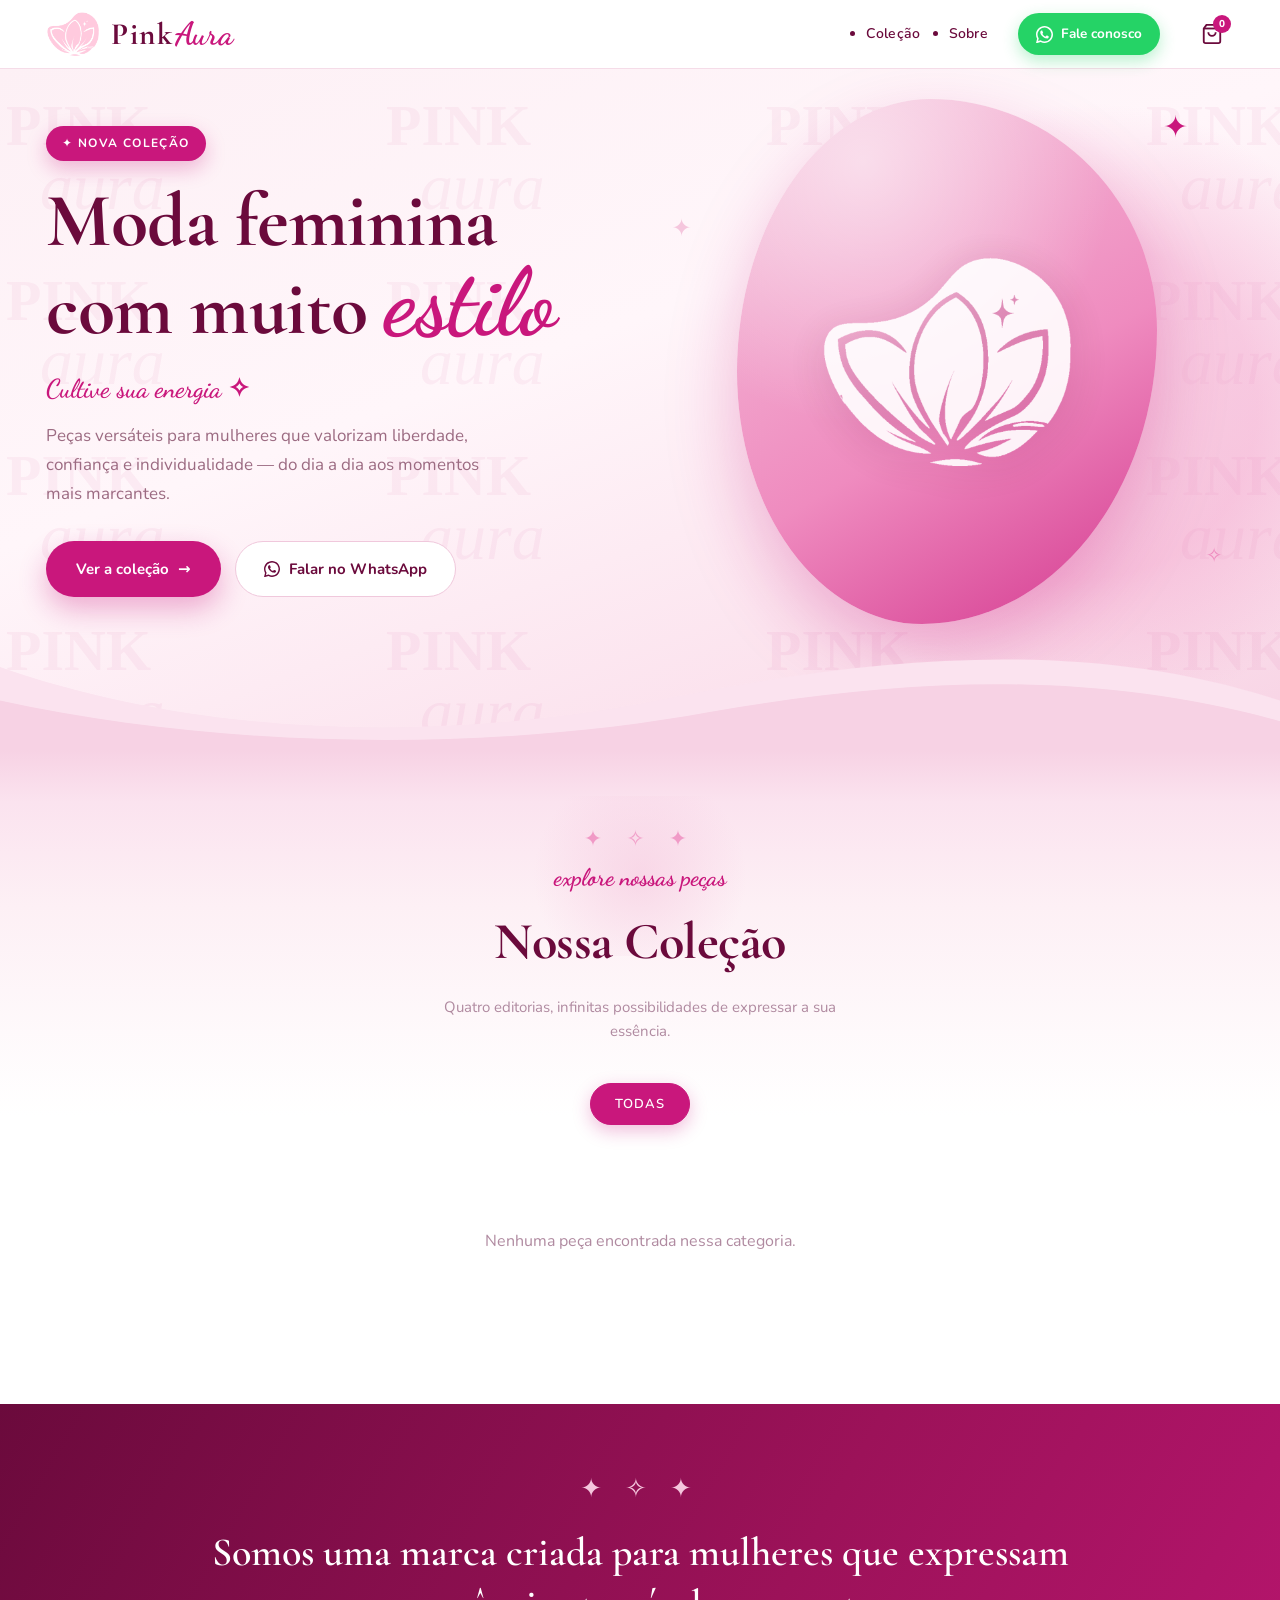
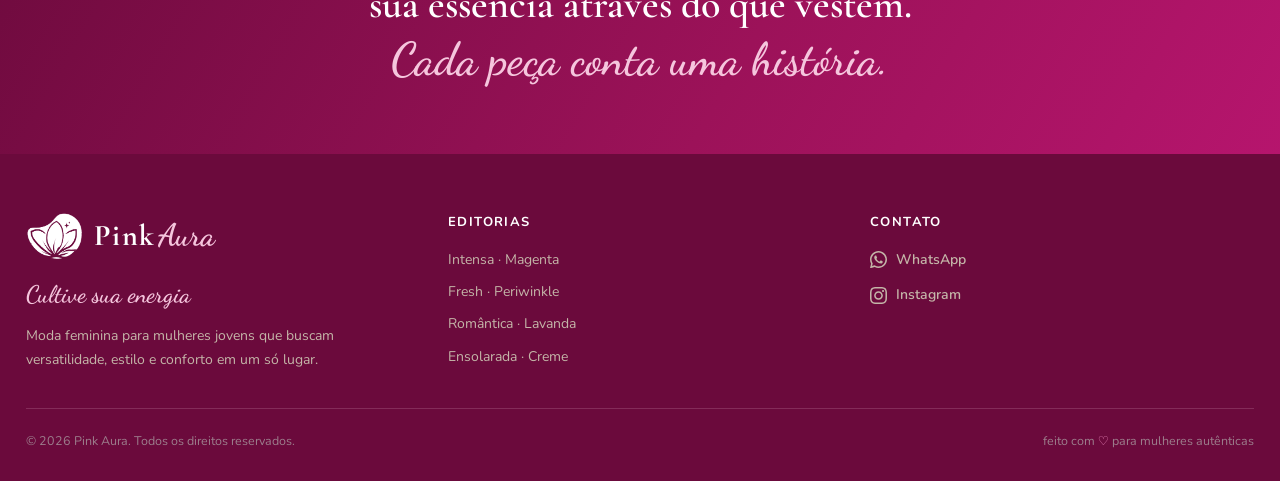
==== commit 1be018b7: "feat: migração completa para Supabase — auth, produtos, imagens e acessos - Supabase Auth (email+sen" ====
--- a/index.html
+++ b/index.html
@@ -11,6 +11,7 @@
   <link rel="preconnect" href="https://fonts.googleapis.com">
   <link rel="preconnect" href="https://fonts.gstatic.com" crossorigin>
   <link rel="stylesheet" href="css/style.css">
+  <script src="https://cdn.jsdelivr.net/npm/@supabase/supabase-js@2/dist/umd/supabase.js"></script>
 </head>
 <body>
 
@@ -345,7 +346,7 @@
   </div>
 
   <!-- Scripts -->
-  <script src="js/products.js"></script>
+  <script src="js/supabase-client.js"></script>
   <script src="js/app.js"></script>
   <script>
     // Sticky header shadow on scroll
--- a/css/style.css
+++ b/css/style.css
@@ -444,6 +444,7 @@
   width: 100%;
   height: 100%;
   object-fit: cover;
+  object-position: top center;
   transition: transform .4s ease;
 }
 .card-produto:hover .card-foto { transform: scale(1.04); }
@@ -558,7 +559,7 @@
 .swatch-mais { font-size: .7rem; color: #B08AA0; font-weight: 500; }
 
 /* Tamanhos */
-.card-tamanhos { display: flex; flex-wrap: wrap; gap: 5px; margin-left: auto; }
+.card-tamanhos { display: flex; flex-wrap: wrap; gap: 5px; margin-left: auto; margin-top: 8px; }
 .pill-tamanho-mini {
   font-size: 10.5px;
   font-weight: 600;
@@ -629,6 +630,7 @@
   width: 100%;
   aspect-ratio: 3/4;
   object-fit: cover;
+  object-position: top center;
   border-radius: 14px;
   background: linear-gradient(150deg, #FDEFF5 0%, #F5C6DD 52%, #EF8BBF 100%);
 }
@@ -774,7 +776,7 @@
   cursor: pointer;
   box-shadow: 0 8px 22px rgba(201,23,124,.32);
   transition: background var(--transition), transform var(--transition), box-shadow var(--transition);
-  margin-top: auto;
+  margin-top: 24px;
 }
 .btn-adicionar-carrinho:hover {
   background: #A20F62;
@@ -941,7 +943,12 @@
   }
   @keyframes sheetUpMobile { from{transform:translateY(100%)} to{transform:translateY(0)} }
   .modal-overlay { align-items: flex-end; padding: 0; }
-  .modal-foto-principal { aspect-ratio: 4/3; }
+  .modal-foto-principal {
+    aspect-ratio: unset;
+    height: 46vw;
+    max-height: 280px;
+    border-radius: 12px 12px 0 0;
+  }
   .modal-conteudo { padding: 20px 20px 32px; }
   .modal-nome { font-size: 24px; }
 }
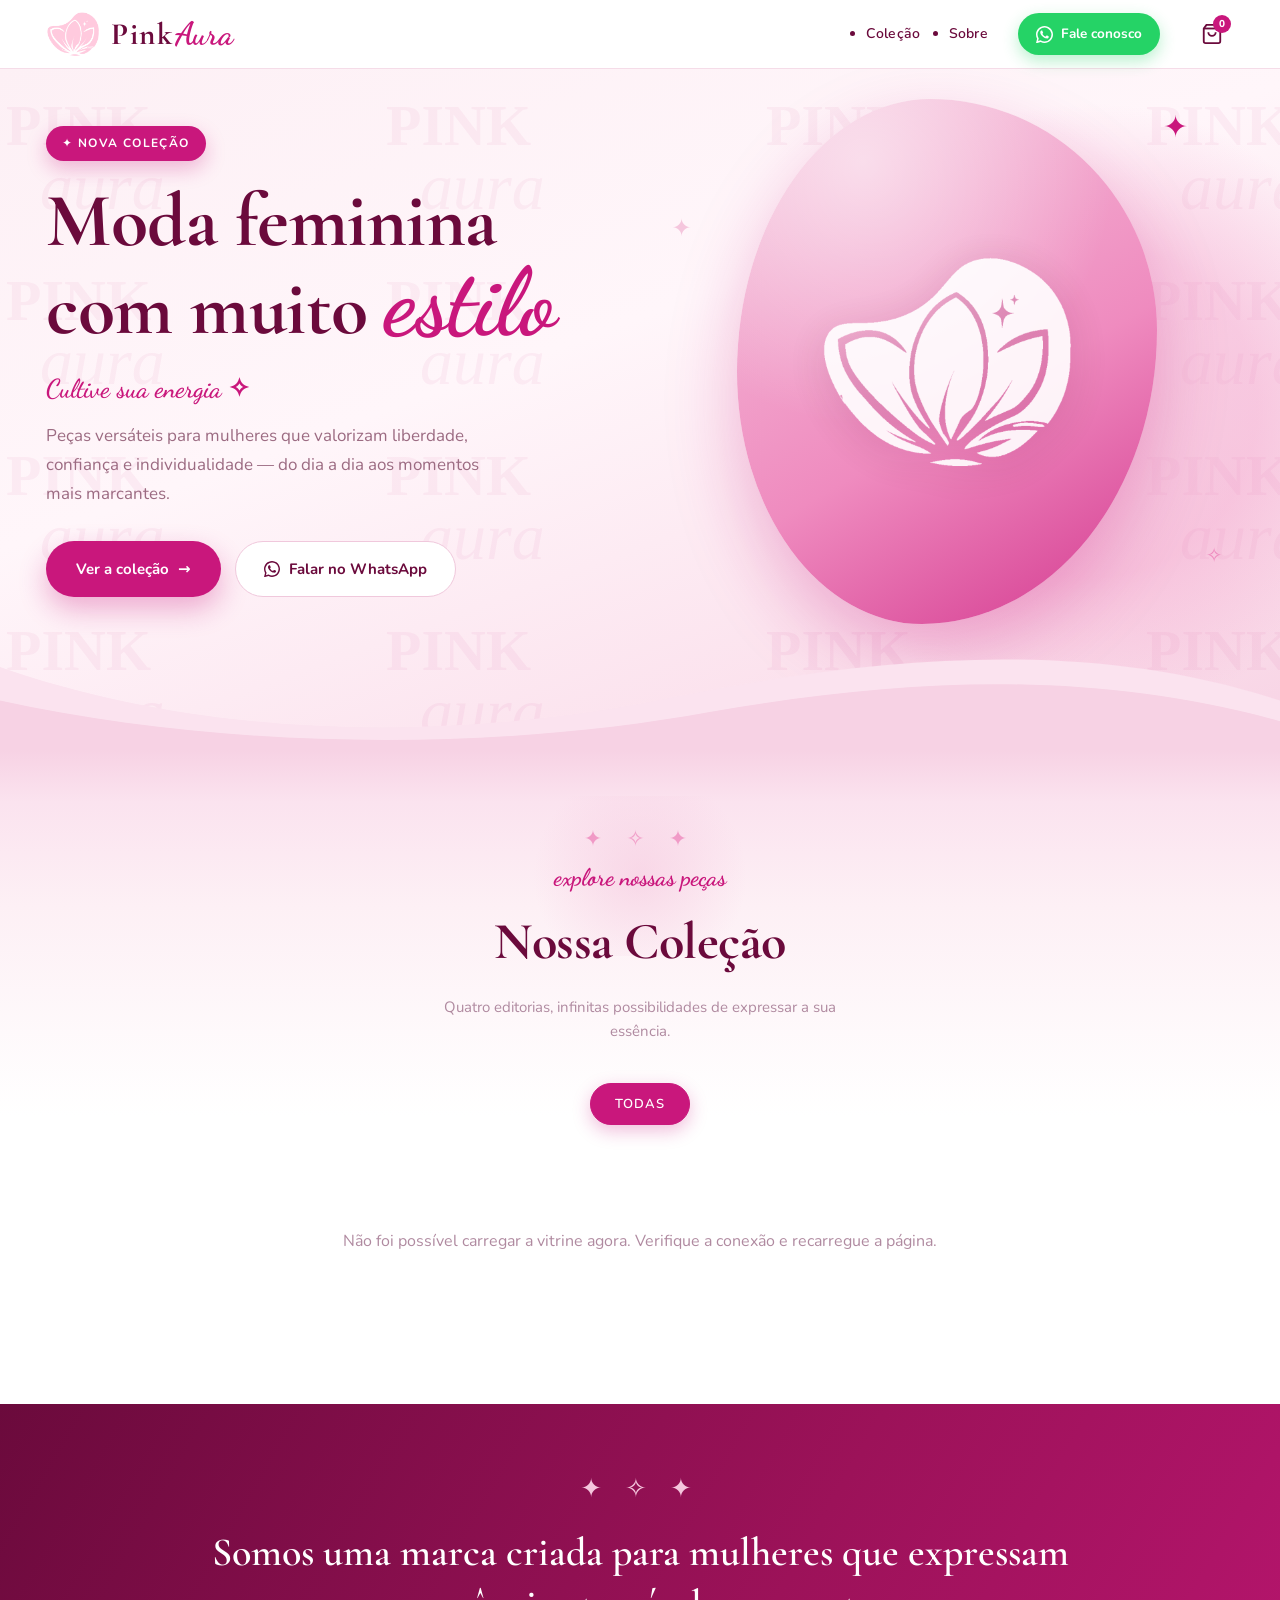
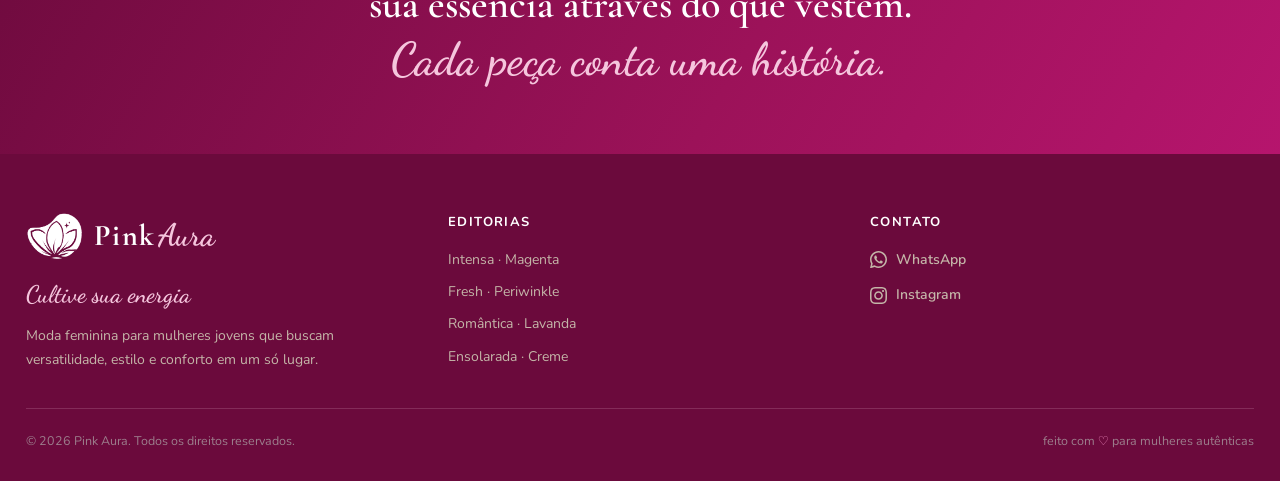
==== commit 8ab83b90: "fix: corrige client Supabase (loja/admin nao carregavam) + acesso master; feat: produto esgotado - s" ====
--- a/index.html
+++ b/index.html
@@ -204,6 +204,22 @@
           <!-- Populado via JS -->
         </div>
 
+        <!-- Aviso de produto esgotado (mostrado via JS) -->
+        <div id="modal-esgotado" class="modal-esgotado" hidden>
+          <p id="modal-esgotado-msg" class="modal-esgotado-msg"></p>
+          <a id="modal-esgotado-wa"
+             class="modal-esgotado-wa"
+             href="#"
+             target="_blank"
+             rel="noopener noreferrer">
+            <svg viewBox="0 0 24 24" fill="currentColor" aria-hidden="true">
+              <path d="M17.472 14.382c-.297-.149-1.758-.867-2.03-.967-.273-.099-.471-.148-.67.15-.197.297-.767.966-.94 1.164-.173.199-.347.223-.644.075-.297-.15-1.255-.463-2.39-1.475-.883-.788-1.48-1.761-1.653-2.059-.173-.297-.018-.458.13-.606.134-.133.298-.347.446-.52.149-.174.198-.298.298-.497.099-.198.05-.371-.025-.52-.075-.149-.669-1.612-.916-2.207-.242-.579-.487-.5-.669-.51-.173-.008-.371-.01-.57-.01-.198 0-.52.074-.792.372-.272.297-1.04 1.016-1.04 2.479 0 1.462 1.065 2.875 1.213 3.074.149.198 2.096 3.2 5.077 4.487.709.306 1.262.489 1.694.625.712.227 1.36.195 1.871.118.571-.085 1.758-.719 2.006-1.413.248-.694.248-1.289.173-1.413-.074-.124-.272-.198-.57-.347z"/>
+              <path d="M12 0C5.373 0 0 5.373 0 12c0 2.127.558 4.122 1.532 5.854L.057 23.886c-.063.252.179.487.43.418l6.188-1.625A11.94 11.94 0 0012 24c6.627 0 12-5.373 12-12S18.627 0 12 0zm0 21.818a9.818 9.818 0 01-5.028-1.381l-.36-.214-3.725.977.994-3.634-.235-.373A9.818 9.818 0 1112 21.818z"/>
+            </svg>
+            Avise-me pelo WhatsApp
+          </a>
+        </div>
+
         <!-- Adicionar ao carrinho CTA -->
         <button id="modal-btn-adicionar"
                 class="btn-adicionar-carrinho"
--- a/css/style.css
+++ b/css/style.css
@@ -792,6 +792,68 @@
   padding: 60px 20px;
   color: #B08AA0;
 }
+
+/* =========================================
+   PRODUTO ESGOTADO
+   ========================================= */
+/* Card na vitrine */
+.card-produto.esgotado { opacity: .96; }
+.card-produto.esgotado .card-foto {
+  filter: grayscale(.55) brightness(.97);
+}
+.card-produto.esgotado:hover { transform: translateY(-3px); }
+.card-produto.esgotado:hover .card-foto { transform: none; }
+.card-esgotado-selo {
+  position: absolute;
+  top: 12px;
+  right: 12px;
+  background: var(--vinho);
+  color: #fff;
+  font-weight: 800;
+  font-size: 10.5px;
+  letter-spacing: 1px;
+  text-transform: uppercase;
+  padding: 5px 11px;
+  border-radius: 999px;
+  box-shadow: 0 4px 12px rgba(107,10,60,.32);
+}
+
+/* Aviso no modal */
+.modal-esgotado {
+  margin-top: 24px;
+  padding: 16px 18px;
+  background: #FDF0F5;
+  border: 1.5px solid #F3C9DE;
+  border-radius: 14px;
+}
+.modal-esgotado-msg {
+  color: var(--vinho);
+  font-size: 14.5px;
+  line-height: 1.55;
+  font-weight: 600;
+  margin: 0 0 14px;
+}
+.modal-esgotado-wa {
+  display: flex;
+  align-items: center;
+  justify-content: center;
+  gap: 10px;
+  width: 100%;
+  padding: 14px 22px;
+  background: var(--whatsapp);
+  color: #fff;
+  font-weight: 700;
+  font-size: 15px;
+  border-radius: 12px;
+  text-decoration: none;
+  box-shadow: 0 8px 20px rgba(37,211,102,.32);
+  transition: background var(--transition), transform var(--transition);
+}
+.modal-esgotado-wa:hover {
+  background: var(--whatsapp-dk);
+  transform: translateY(-2px);
+}
+.modal-esgotado-wa svg { width: 20px; height: 20px; }
 
 /* =========================================
    SOBRE — strip escuro
